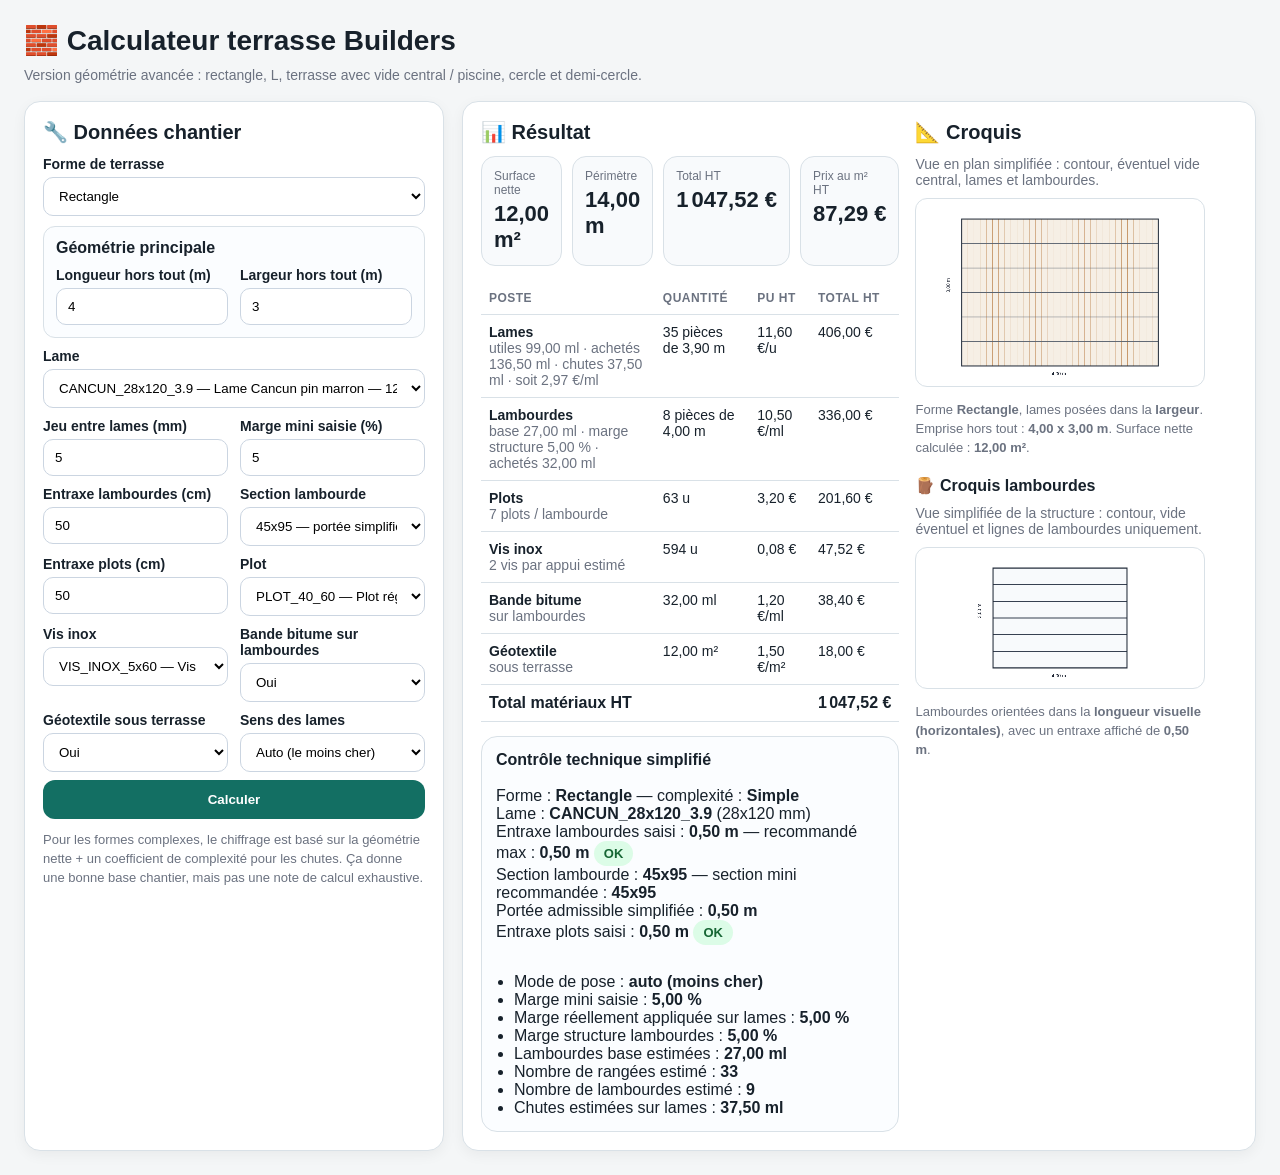
==== index.html @ ab595faf "Add files via upload" ====
<!DOCTYPE html>
<html lang="fr">
<head>
<meta charset="UTF-8" />
<meta name="viewport" content="width=device-width, initial-scale=1.0" />
<title>Calculateur Builders - Terrasse géométrie avancée</title>
<style>
:root {
  --bg:#f4f6f7; --card:#ffffff; --text:#17212b; --muted:#6b7280;
  --brand:#136f63; --brand-2:#0f5b52; --line:#d9e1e7;
}
* { box-sizing:border-box; }
body { font-family: Arial, sans-serif; margin:0; background:var(--bg); color:var(--text); }
.wrapper { max-width:1280px; margin:0 auto; padding:24px; }
h1 { margin:0 0 10px; font-size:28px; }
h2 { margin:0 0 12px; font-size:20px; }
h3 { margin:0 0 10px; font-size:16px; }
p.small, .small { color:var(--muted); font-size:14px; margin:0; }
.grid { display:grid; gap:18px; grid-template-columns: 420px 1fr; }
.card {
  background:var(--card); border:1px solid var(--line); border-radius:16px; padding:18px;
  box-shadow:0 4px 14px rgba(0,0,0,0.05);
}
.form-grid { display:grid; grid-template-columns:1fr 1fr; gap:10px 12px; }
label { font-size:14px; font-weight:700; display:block; margin-bottom:5px; }
input, select {
  width:100%; padding:10px 11px; border-radius:10px; border:1px solid #cbd5e1; background:#fff;
}
button {
  width:100%; padding:12px 14px; border:none; border-radius:12px; background:var(--brand); color:#fff;
  font-weight:700; cursor:pointer; margin-top:8px;
}
button:hover { background:var(--brand-2); }
.result-grid { display:grid; gap:16px; grid-template-columns: 1.1fr 0.9fr; }
.kpi-grid { display:grid; grid-template-columns: repeat(4, 1fr); gap:10px; margin-bottom:16px; }
.kpi { background:#f8fafc; border:1px solid var(--line); border-radius:14px; padding:12px; }
.kpi .label { font-size:12px; color:var(--muted); margin-bottom:4px; }
.kpi .value { font-size:22px; font-weight:700; }
table { width:100%; border-collapse:collapse; font-size:14px; }
th, td { padding:9px 8px; border-bottom:1px solid var(--line); text-align:left; vertical-align:top; }
th { font-size:12px; color:var(--muted); text-transform:uppercase; letter-spacing:.04em; }
.total-row td { font-weight:700; font-size:16px; }
.badge { display:inline-block; border-radius:999px; padding:5px 10px; font-size:13px; font-weight:700; }
.badge.ok { background:#dcfce7; color:#166534; }
.badge.warn { background:#fef3c7; color:#92400e; }
.badge.bad { background:#fee2e2; color:#991b1b; }
.note { font-size:13px; color:var(--muted); line-height:1.45; }
canvas { width:100%; max-width:100%; border:1px solid var(--line); border-radius:12px; background:#fff; }
ul.clean { margin:10px 0 0 18px; padding:0; }
.section-block {
  grid-column:1 / -1; background:#fbfdff; border:1px solid var(--line); border-radius:12px; padding:12px;
}
.hidden { display:none; }
@media (max-width: 980px) {
  .grid, .result-grid, .kpi-grid, .form-grid { grid-template-columns:1fr; }
}
</style>
</head>
<body>
<div class="wrapper">
  <h1>🧱 Calculateur terrasse Builders</h1>
  <p class="small">Version géométrie avancée : rectangle, L, terrasse avec vide central / piscine, cercle et demi-cercle.</p>

  <div class="grid" style="margin-top:18px;">
    <div class="card">
      <h2>🔧 Données chantier</h2>
      <div class="form-grid">
        <div style="grid-column:1 / -1">
          <label for="forme">Forme de terrasse</label>
          <select id="forme">
            <option value="rectangle">Rectangle</option>
            <option value="L">Forme en L</option>
            <option value="rectangle_vide">Rectangle avec vide central / piscine</option>
            <option value="cercle">Cercle</option>
            <option value="demi_cercle">Demi-cercle</option>
          </select>
        </div>

        <div class="section-block">
          <h3>Géométrie principale</h3>
          <div class="form-grid">
            <div id="blocLongueur">
              <label for="longueur">Longueur hors tout (m)</label>
              <input id="longueur" type="number" min="0" step="0.01" value="4">
            </div>
            <div id="blocLargeur">
              <label for="largeur">Largeur hors tout (m)</label>
              <input id="largeur" type="number" min="0" step="0.01" value="3">
            </div>
            <div id="blocDiametre" class="hidden">
              <label for="diametre">Diamètre (m)</label>
              <input id="diametre" type="number" min="0" step="0.01" value="4">
            </div>
          </div>
        </div>

        <div id="blocL" class="section-block hidden">
          <h3>Découpe de l'angle (forme en L)</h3>
          <div class="form-grid">
            <div>
              <label for="decoupeLongueur">Longueur découpe (m)</label>
              <input id="decoupeLongueur" type="number" min="0" step="0.01" value="1.5">
            </div>
            <div>
              <label for="decoupeLargeur">Largeur découpe (m)</label>
              <input id="decoupeLargeur" type="number" min="0" step="0.01" value="1.5">
            </div>
          </div>
        </div>

        <div id="blocVide" class="section-block hidden">
          <h3>Vide intérieur / piscine</h3>
          <div class="form-grid">
            <div>
              <label for="videLongueur">Longueur vide (m)</label>
              <input id="videLongueur" type="number" min="0" step="0.01" value="2">
            </div>
            <div>
              <label for="videLargeur">Largeur vide (m)</label>
              <input id="videLargeur" type="number" min="0" step="0.01" value="1.5">
            </div>
          </div>
        </div>

        <div style="grid-column:1 / -1">
          <label for="lame">Lame</label>
          <select id="lame"></select>
        </div>

        <div>
          <label for="jeuLame">Jeu entre lames (mm)</label>
          <input id="jeuLame" type="number" min="0" step="1" value="5">
        </div>
        <div>
          <label for="margeDecoupe">Marge mini saisie (%)</label>
          <input id="margeDecoupe" type="number" min="0" step="1" value="5">
        </div>

        <div>
          <label for="entraxe">Entraxe lambourdes (cm)</label>
          <input id="entraxe" type="number" min="10" step="1" value="50">
        </div>
        <div>
          <label for="section">Section lambourde</label>
          <select id="section"></select>
        </div>

        <div>
          <label for="entraxePlot">Entraxe plots (cm)</label>
          <input id="entraxePlot" type="number" min="10" step="1" value="50">
        </div>
        <div>
          <label for="plotRef">Plot</label>
          <select id="plotRef"></select>
        </div>

        <div>
          <label for="visRef">Vis inox</label>
          <select id="visRef"></select>
        </div>
        <div>
          <label for="bandeBitume">Bande bitume sur lambourdes</label>
          <select id="bandeBitume">
            <option value="oui" selected>Oui</option>
            <option value="non">Non</option>
          </select>
        </div>

        <div>
          <label for="geotextile">Géotextile sous terrasse</label>
          <select id="geotextile">
            <option value="oui" selected>Oui</option>
            <option value="non">Non</option>
          </select>
        </div>
        <div>
          <label for="sensPose">Sens des lames</label>
          <select id="sensPose">
            <option value="longueur">Lames dans la longueur</option>
            <option value="largeur">Lames dans la largeur</option>
            <option value="auto" selected>Auto (le moins cher)</option>
          </select>
        </div>
      </div>

      <button onclick="calculTerrasse()">Calculer</button>

      <div class="note" style="margin-top:12px;">
        Pour les formes complexes, le chiffrage est basé sur la géométrie nette + un coefficient de complexité pour les chutes.
        Ça donne une bonne base chantier, mais pas une note de calcul exhaustive.
      </div>
    </div>

    <div class="card">
      <div class="result-grid">
        <div>
          <h2>📊 Résultat</h2>
          <div class="kpi-grid">
            <div class="kpi">
              <div class="label">Surface nette</div>
              <div class="value" id="kpiSurface">-</div>
            </div>
            <div class="kpi">
              <div class="label">Périmètre</div>
              <div class="value" id="kpiPerimetre">-</div>
            </div>
            <div class="kpi">
              <div class="label">Total HT</div>
              <div class="value" id="kpiTotal">-</div>
            </div>
            <div class="kpi">
              <div class="label">Prix au m² HT</div>
              <div class="value" id="kpiM2">-</div>
            </div>
          </div>

          <table id="tableResult">
            <thead>
              <tr><th>Poste</th><th>Quantité</th><th>PU HT</th><th>Total HT</th></tr>
            </thead>
            <tbody></tbody>
          </table>

          <div id="blocTechnique" style="margin-top:14px;"></div>
        </div>

        <div>
          <h2>📐 Croquis</h2>
          <p class="small" style="margin-bottom:10px;">Vue en plan simplifiée : contour, éventuel vide central, lames et lambourdes.</p>
          <canvas id="canvasTerrasse" width="860" height="560"></canvas>
          <div id="resumePose" class="note" style="margin-top:10px;"></div>

          <h3 style="margin-top:18px;">🪵 Croquis lambourdes</h3>
          <p class="small" style="margin-bottom:10px;">Vue simplifiée de la structure : contour, vide éventuel et lignes de lambourdes uniquement.</p>
          <canvas id="canvasLambourdes" width="860" height="420"></canvas>
          <div id="resumeLambourdes" class="note" style="margin-top:10px;"></div>
        </div>
      </div>
    </div>
  </div>
</div>

<script>
const catalogue = [
  {"Famille": "Lame", "Reference": "CANCUN_28x120_3.9", "Designation": "Lame Cancun pin marron", "Epaisseur_mm": 28.0, "Largeur_mm": 120.0, "Longueur_m": 3.9, "Unite": "u", "Prix_public_HT": 11.6, "Prix_pro_HT": null, "Fournisseur": "Vivre en Bois"},
  {"Famille": "Lame", "Reference": "CANCUN_28x120_4", "Designation": "Lame Cancun pin marron", "Epaisseur_mm": 28.0, "Largeur_mm": 120.0, "Longueur_m": 4.0, "Unite": "u", "Prix_public_HT": 11.9, "Prix_pro_HT": null, "Fournisseur": "Vivre en Bois"},
  {"Famille": "Lame", "Reference": "SANTORIN_28x145_4", "Designation": "Lame Santorin pin marron", "Epaisseur_mm": 28.0, "Largeur_mm": 145.0, "Longueur_m": 4.0, "Unite": "u", "Prix_public_HT": 14.2, "Prix_pro_HT": null, "Fournisseur": "Vivre en Bois"},
  {"Famille": "Lame", "Reference": "SANTORIN_28x145_3", "Designation": "Lame Santorin pin marron", "Epaisseur_mm": 28.0, "Largeur_mm": 145.0, "Longueur_m": 3.0, "Unite": "u", "Prix_public_HT": 13.5, "Prix_pro_HT": null, "Fournisseur": "Vivre en Bois"},
  {"Famille": "Lame", "Reference": "ARUBA_21x120_4", "Designation": "Lame Aruba pin classe 4", "Epaisseur_mm": 21.0, "Largeur_mm": 120.0, "Longueur_m": 4.0, "Unite": "u", "Prix_public_HT": 9.8, "Prix_pro_HT": null, "Fournisseur": "Vivre en Bois"},
  {"Famille": "Lame", "Reference": "DOUGLAS_28x145_4", "Designation": "Lame Douglas naturel", "Epaisseur_mm": 28.0, "Largeur_mm": 145.0, "Longueur_m": 4.0, "Unite": "u", "Prix_public_HT": 12.8, "Prix_pro_HT": null, "Fournisseur": "Vivre en Bois"},
  {"Famille": "Lame", "Reference": "EXO_21x140_4", "Designation": "Lame exotique", "Epaisseur_mm": 21.0, "Largeur_mm": 140.0, "Longueur_m": 4.0, "Unite": "u", "Prix_public_HT": 24.0, "Prix_pro_HT": null, "Fournisseur": "Vivre en Bois"},

  {"Famille": "Lame","Reference": "CANCUN_28x120_1.8","Designation": "Lame Cancun pin marron","Epaisseur_mm": 28,"Largeur_mm": 120,"Longueur_m": 1.8,"Unite": "u","Prix_public_HT": 8.90,"Prix_pro_HT": null,"Fournisseur": "Vivre en Bois"},
  {"Famille": "Lame","Reference": "CANCUN_28x120_2.1","Designation": "Lame Cancun pin marron","Epaisseur_mm": 28,"Largeur_mm": 120,"Longueur_m": 2.1,"Unite": "u","Prix_public_HT": 9.20,"Prix_pro_HT": null,"Fournisseur": "Vivre en Bois"},
  {"Famille": "Lame","Reference": "CANCUN_28x120_2.7","Designation": "Lame Cancun pin marron","Epaisseur_mm": 28,"Largeur_mm": 120,"Longueur_m": 2.7,"Unite": "u","Prix_public_HT": 10.20,"Prix_pro_HT": null,"Fournisseur": "Vivre en Bois"},
  {"Famille": "Lame","Reference": "CANCUN_28x120_3.3","Designation": "Lame Cancun pin marron","Epaisseur_mm": 28,"Largeur_mm": 120,"Longueur_m": 3.3,"Unite": "u","Prix_public_HT": 11.00,"Prix_pro_HT": null,"Fournisseur": "Vivre en Bois"},
  {"Famille": "Lame","Reference": "CANCUN_28x120_4.5","Designation": "Lame Cancun pin marron","Epaisseur_mm": 28,"Largeur_mm": 120,"Longueur_m": 4.5,"Unite": "u","Prix_public_HT": 12.90,"Prix_pro_HT": null,"Fournisseur": "Vivre en Bois"},

  {"Famille": "Lame","Reference": "SANTORIN_28x145_1.8","Designation": "Lame Santorin pin marron","Epaisseur_mm": 28,"Largeur_mm": 145,"Longueur_m": 1.8,"Unite": "u","Prix_public_HT": 10.50,"Prix_pro_HT": null,"Fournisseur": "Vivre en Bois"},
  {"Famille": "Lame","Reference": "SANTORIN_28x145_2.1","Designation": "Lame Santorin pin marron","Epaisseur_mm": 28,"Largeur_mm": 145,"Longueur_m": 2.1,"Unite": "u","Prix_public_HT": 10.90,"Prix_pro_HT": null,"Fournisseur": "Vivre en Bois"},
  {"Famille": "Lame","Reference": "SANTORIN_28x145_2.7","Designation": "Lame Santorin pin marron","Epaisseur_mm": 28,"Largeur_mm": 145,"Longueur_m": 2.7,"Unite": "u","Prix_public_HT": 12.00,"Prix_pro_HT": null,"Fournisseur": "Vivre en Bois"},
  {"Famille": "Lame","Reference": "SANTORIN_28x145_3.3","Designation": "Lame Santorin pin marron","Epaisseur_mm": 28,"Largeur_mm": 145,"Longueur_m": 3.3,"Unite": "u","Prix_public_HT": 13.20,"Prix_pro_HT": null,"Fournisseur": "Vivre en Bois"},
  {"Famille": "Lame","Reference": "SANTORIN_28x145_4.5","Designation": "Lame Santorin pin marron","Epaisseur_mm": 28,"Largeur_mm": 145,"Longueur_m": 4.5,"Unite": "u","Prix_public_HT": 15.20,"Prix_pro_HT": null,"Fournisseur": "Vivre en Bois"},

  {"Famille": "Lame","Reference": "DOUGLAS_28x145_1.8","Designation": "Lame Douglas naturel","Epaisseur_mm": 28,"Largeur_mm": 145,"Longueur_m": 1.8,"Unite": "u","Prix_public_HT": 9.80,"Prix_pro_HT": null,"Fournisseur": "Vivre en Bois"},
  {"Famille": "Lame","Reference": "DOUGLAS_28x145_2.1","Designation": "Lame Douglas naturel","Epaisseur_mm": 28,"Largeur_mm": 145,"Longueur_m": 2.1,"Unite": "u","Prix_public_HT": 10.20,"Prix_pro_HT": null,"Fournisseur": "Vivre en Bois"},
  {"Famille": "Lame","Reference": "DOUGLAS_28x145_2.7","Designation": "Lame Douglas naturel","Epaisseur_mm": 28,"Largeur_mm": 145,"Longueur_m": 2.7,"Unite": "u","Prix_public_HT": 11.20,"Prix_pro_HT": null,"Fournisseur": "Vivre en Bois"},
  {"Famille": "Lame","Reference": "DOUGLAS_28x145_3.3","Designation": "Lame Douglas naturel","Epaisseur_mm": 28,"Largeur_mm": 145,"Longueur_m": 3.3,"Unite": "u","Prix_public_HT": 12.60,"Prix_pro_HT": null,"Fournisseur": "Vivre en Bois"},

  {"Famille": "Lame","Reference": "PIN_CL4_21x120_1.8","Designation": "Lame pin classe 4","Epaisseur_mm": 21,"Largeur_mm": 120,"Longueur_m": 1.8,"Unite": "u","Prix_public_HT": 6.80,"Prix_pro_HT": null,"Fournisseur": "Vivre en Bois"},
  {"Famille": "Lame","Reference": "PIN_CL4_21x120_2.1","Designation": "Lame pin classe 4","Epaisseur_mm": 21,"Largeur_mm": 120,"Longueur_m": 2.1,"Unite": "u","Prix_public_HT": 7.20,"Prix_pro_HT": null,"Fournisseur": "Vivre en Bois"},
  {"Famille": "Lame","Reference": "PIN_CL4_21x120_3.6","Designation": "Lame pin classe 4","Epaisseur_mm": 21,"Largeur_mm": 120,"Longueur_m": 3.6,"Unite": "u","Prix_public_HT": 8.90,"Prix_pro_HT": null,"Fournisseur": "Vivre en Bois"},

  {"Famille": "Lame","Reference": "EXO_21x140_1.8","Designation": "Lame exotique","Epaisseur_mm": 21,"Largeur_mm": 140,"Longueur_m": 1.8,"Unite": "u","Prix_public_HT": 17.00,"Prix_pro_HT": null,"Fournisseur": "Vivre en Bois"},
  {"Famille": "Lame","Reference": "EXO_21x140_2.5","Designation": "Lame exotique","Epaisseur_mm": 21,"Largeur_mm": 140,"Longueur_m": 2.5,"Unite": "u","Prix_public_HT": 19.80,"Prix_pro_HT": null,"Fournisseur": "Vivre en Bois"},
  {"Famille": "Lame","Reference": "EXO_21x140_3.6","Designation": "Lame exotique","Epaisseur_mm": 21,"Largeur_mm": 140,"Longueur_m": 3.6,"Unite": "u","Prix_public_HT": 23.50,"Prix_pro_HT": null,"Fournisseur": "Vivre en Bois"},

  {"Famille": "Lambourde", "Reference": "LAMB_45x70_4", "Designation": "Lambourde 45x70 classe 4", "Epaisseur_mm": 45.0, "Largeur_mm": 70.0, "Longueur_m": 4.0, "Unite": "ml", "Prix_public_HT": 8.2, "Prix_pro_HT": null, "Fournisseur": "Vivre en Bois"},
  {"Famille": "Lambourde", "Reference": "LAMB_45x95_4", "Designation": "Lambourde 45x95 classe 4", "Epaisseur_mm": 45.0, "Largeur_mm": 95.0, "Longueur_m": 4.0, "Unite": "ml", "Prix_public_HT": 10.5, "Prix_pro_HT": null, "Fournisseur": "Vivre en Bois"},
  {"Famille": "Lambourde", "Reference": "LAMB_63x75_4", "Designation": "Lambourde 63x75 classe 4", "Epaisseur_mm": 63.0, "Largeur_mm": 75.0, "Longueur_m": 4.0, "Unite": "ml", "Prix_public_HT": 11.2, "Prix_pro_HT": null, "Fournisseur": "Vivre en Bois"},
  {"Famille": "Lambourde", "Reference": "LAMB_63x100_4", "Designation": "Lambourde 63x100 classe 4", "Epaisseur_mm": 63.0, "Largeur_mm": 100.0, "Longueur_m": 4.0, "Unite": "ml", "Prix_public_HT": 13.8, "Prix_pro_HT": null, "Fournisseur": "Vivre en Bois"},
  {"Famille": "Lambourde", "Reference": "LAMB_75x150_4", "Designation": "Lambourde 75x150 classe 4", "Epaisseur_mm": 75.0, "Largeur_mm": 150.0, "Longueur_m": 4.0, "Unite": "ml", "Prix_public_HT": 19.5, "Prix_pro_HT": null, "Fournisseur": "Vivre en Bois"},
  {"Famille": "Lambourde","Reference": "LAMB_45x70_3","Designation": "Lambourde 45x70 classe 4","Epaisseur_mm": 45,"Largeur_mm": 70,"Longueur_m": 3,"Unite": "u","Prix_public_HT": 7.20,"Prix_pro_HT": null,"Fournisseur": "Vivre en Bois"},
  {"Famille": "Lambourde","Reference": "LAMB_45x95_3","Designation": "Lambourde 45x95 classe 4","Epaisseur_mm": 45,"Largeur_mm": 95,"Longueur_m": 3,"Unite": "u","Prix_public_HT": 9.50,"Prix_pro_HT": null,"Fournisseur": "Vivre en Bois"},
  {"Famille": "Lambourde","Reference": "LAMB_63x100_3","Designation": "Lambourde 63x100 classe 4","Epaisseur_mm": 63,"Largeur_mm": 100,"Longueur_m": 3,"Unite": "u","Prix_public_HT": 12.80,"Prix_pro_HT": null,"Fournisseur": "Vivre en Bois"},
  {"Famille": "Lambourde","Reference": "LAMB_75x150_3","Designation": "Lambourde 75x150 classe 4","Epaisseur_mm": 75,"Largeur_mm": 150,"Longueur_m": 3,"Unite": "u","Prix_public_HT": 18.00,"Prix_pro_HT": null,"Fournisseur": "Vivre en Bois"},

  {"Famille": "Plot", "Reference": "PLOT_40_60", "Designation": "Plot réglable 40-60mm", "Epaisseur_mm": null, "Largeur_mm": null, "Longueur_m": null, "Unite": "u", "Prix_public_HT": 3.2, "Prix_pro_HT": null, "Fournisseur": "Vivre en Bois"},
  {"Famille": "Plot", "Reference": "PLOT_60_90", "Designation": "Plot réglable 60-90mm", "Epaisseur_mm": null, "Largeur_mm": null, "Longueur_m": null, "Unite": "u", "Prix_public_HT": 3.8, "Prix_pro_HT": null, "Fournisseur": "Vivre en Bois"},
  {"Famille": "Plot", "Reference": "PLOT_90_150", "Designation": "Plot réglable 90-150mm", "Epaisseur_mm": null, "Largeur_mm": null, "Longueur_m": null, "Unite": "u", "Prix_public_HT": 4.5, "Prix_pro_HT": null, "Fournisseur": "Vivre en Bois"},
  {"Famille": "Vis", "Reference": "VIS_INOX_5x60", "Designation": "Vis inox 5x60", "Epaisseur_mm": null, "Largeur_mm": null, "Longueur_m": null, "Unite": "u", "Prix_public_HT": 0.08, "Prix_pro_HT": null, "Fournisseur": "Vivre en Bois"},
  {"Famille": "Vis", "Reference": "VIS_INOX_5x70", "Designation": "Vis inox 5x70", "Epaisseur_mm": null, "Largeur_mm": null, "Longueur_m": null, "Unite": "u", "Prix_public_HT": 0.09, "Prix_pro_HT": null, "Fournisseur": "Vivre en Bois"},
  {"Famille": "Vis", "Reference": "VIS_INOX_5x80", "Designation": "Vis inox 5x80", "Epaisseur_mm": null, "Largeur_mm": null, "Longueur_m": null, "Unite": "u", "Prix_public_HT": 0.1, "Prix_pro_HT": null, "Fournisseur": "Vivre en Bois"},
  {"Famille": "Accessoire", "Reference": "BANDE_BITUME", "Designation": "Bande bitume lambourde", "Epaisseur_mm": null, "Largeur_mm": null, "Longueur_m": null, "Unite": "ml", "Prix_public_HT": 1.2, "Prix_pro_HT": null, "Fournisseur": "Vivre en Bois"},
  {"Famille": "Accessoire", "Reference": "GEOTEXTILE", "Designation": "Géotextile", "Epaisseur_mm": null, "Largeur_mm": null, "Longueur_m": null, "Unite": "m2", "Prix_public_HT": 1.5, "Prix_pro_HT": null, "Fournisseur": "Vivre en Bois"}
];

const sections = {
  "45x70": 0.40,
  "45x95": 0.50,
  "63x75": 0.50,
  "63x100": 0.65,
  "75x150": 0.80
};

function euro(v) {
  return new Intl.NumberFormat('fr-FR', { style:'currency', currency:'EUR' }).format(v || 0);
}
function n2(v) {
  return new Intl.NumberFormat('fr-FR', { minimumFractionDigits:2, maximumFractionDigits:2 }).format(v || 0);
}
function n0(v) {
  return new Intl.NumberFormat('fr-FR', { maximumFractionDigits:0 }).format(v || 0);
}
function getByReference(ref) {
  return catalogue.find(x => x.Reference === ref);
}
function getByFamily(famille) {
  return catalogue.filter(x => x.Famille.toLowerCase() === famille.toLowerCase());
}
function populateSelect(selectId, items, formatter, valueField='Reference') {
  const sel = document.getElementById(selectId);
  sel.innerHTML = items.map(item => `<option value="${item[valueField]}">${formatter(item)}</option>`).join('');
}

function initForm() {
  populateSelect('lame', getByFamily('Lame'), item =>
    `${item.Reference} — ${item.Designation} — ${n2(item.Largeur_mm)} mm — ${n2(item.Longueur_m)} m — ${n2(item.Prix_public_HT)} €/u`
  );

  const sectionsItems = ["45x70","45x95","63x75","63x100","75x150"].map(section => ({
    Reference: section,
    label: `${section} — portée simplifiée ${n2(sections[section])} m`
  }));
  populateSelect('section', sectionsItems, item => item.label, 'Reference');
  document.getElementById('section').value = '45x95';

  populateSelect('plotRef', getByFamily('Plot'), item =>
    `${item.Reference} — ${item.Designation} — ${n2(item.Prix_public_HT)} €/u`
  );
  populateSelect('visRef', getByFamily('Vis'), item =>
    `${item.Reference} — ${item.Designation} — ${n2(item.Prix_public_HT)} €/u`
  );

  ['lame','entraxePlot','forme'].forEach(id => document.getElementById(id).addEventListener('change', () => {
    updateShapeFields();
    autoDimensionner();
  }));
  updateShapeFields();
  autoDimensionner();
}

function updateShapeFields() {
  const forme = document.getElementById('forme').value;
  const isCircle = forme === 'cercle' || forme === 'demi_cercle';
  document.getElementById('blocDiametre').classList.toggle('hidden', !isCircle);
  document.getElementById('blocLongueur').classList.toggle('hidden', isCircle);
  document.getElementById('blocLargeur').classList.toggle('hidden', isCircle);
  document.getElementById('blocL').classList.toggle('hidden', forme !== 'L');
  document.getElementById('blocVide').classList.toggle('hidden', forme !== 'rectangle_vide');
}

function getEntaxeLambourdeMax(lame) {
  if (!lame) return 0.4;
  const e = Number(lame.Epaisseur_mm || 0);
  const l = Number(lame.Largeur_mm || 0);
  if (e <= 21 && l >= 140) return 0.40;
  if (e <= 21) return 0.40;
  if (e <= 23) return 0.45;
  if (e <= 27) return 0.45;
  return 0.50;
}


function getLambourdeMargin(forme) {
  if (forme === 'L') return 10;
  if (forme === 'rectangle_vide') return 12;
  if (forme === 'cercle' || forme === 'demi_cercle') return 15;
  return 5;
}

function getSectionMini(entraxePlotM) {
  const ordered = Object.entries(sections).sort((a,b)=>a[1]-b[1]);
  const found = ordered.find(([section, portee]) => entraxePlotM <= portee);
  return found ? found[0] : ordered[ordered.length - 1][0];
}

function autoDimensionner() {
  const lame = getByReference(document.getElementById('lame').value);
  const entraxePlotCm = parseFloat(document.getElementById('entraxePlot').value) || 50;
  document.getElementById('entraxe').value = Math.round(getEntaxeLambourdeMax(lame) * 100);
  document.getElementById('section').value = getSectionMini(entraxePlotCm / 100);
}

function getGeometry() {
  const forme = document.getElementById('forme').value;
  const longueur = parseFloat(document.getElementById('longueur').value) || 0;
  const largeur = parseFloat(document.getElementById('largeur').value) || 0;
  const diametre = parseFloat(document.getElementById('diametre').value) || 0;
  const decoupeLongueur = parseFloat(document.getElementById('decoupeLongueur').value) || 0;
  const decoupeLargeur = parseFloat(document.getElementById('decoupeLargeur').value) || 0;
  const videLongueur = parseFloat(document.getElementById('videLongueur').value) || 0;
  const videLargeur = parseFloat(document.getElementById('videLargeur').value) || 0;

  if (forme === 'rectangle') {
    return {
      forme, label:'Rectangle', outerLength: longueur, outerWidth: largeur,
      surface: longueur * largeur, perimeter: 2 * (longueur + largeur),
      recommendedMargin: 5, complexityLabel:'Simple',
      holeArea: 0, pathType:'rectangle'
    };
  }

  if (forme === 'L') {
    const cutL = Math.min(decoupeLongueur, longueur);
    const cutW = Math.min(decoupeLargeur, largeur);
    return {
      forme, label:'Forme en L', outerLength: longueur, outerWidth: largeur,
      surface: Math.max(0, longueur * largeur - cutL * cutW),
      perimeter: Math.max(0, 2 * (longueur + largeur) + 2 * (cutL + cutW) - 2 * cutL - 2 * cutW + 0),
      recommendedMargin: 10, complexityLabel:'Moyenne',
      holeArea: cutL * cutW, cutL, cutW, pathType:'L'
    };
  }

  if (forme === 'rectangle_vide') {
    const holeL = Math.min(videLongueur, longueur);
    const holeW = Math.min(videLargeur, largeur);
    return {
      forme, label:'Rectangle avec vide central', outerLength: longueur, outerWidth: largeur,
      surface: Math.max(0, longueur * largeur - holeL * holeW),
      perimeter: Math.max(0, 2*(longueur+largeur) + 2*(holeL+holeW)),
      recommendedMargin: 12, complexityLabel:'Complexe',
      holeArea: holeL * holeW, holeL, holeW, pathType:'rectangle_hole'
    };
  }

  if (forme === 'cercle') {
    const r = diametre / 2;
    return {
      forme, label:'Cercle', outerLength: diametre, outerWidth: diametre,
      surface: Math.PI * r * r, perimeter: Math.PI * diametre,
      recommendedMargin: 15, complexityLabel:'Complexe',
      holeArea:0, diameter:diametre, pathType:'circle'
    };
  }

  if (forme === 'demi_cercle') {
    const r = diametre / 2;
    return {
      forme, label:'Demi-cercle', outerLength: diametre, outerWidth: r,
      surface: 0.5 * Math.PI * r * r, perimeter: Math.PI * r + diametre,
      recommendedMargin: 14, complexityLabel:'Complexe',
      holeArea:0, diameter:diametre, pathType:'semi_circle'
    };
  }

  return null;
}

function geometryValid(g) {
  if (!g) return false;
  if (g.forme === 'rectangle') return g.outerLength > 0 && g.outerWidth > 0;
  if (g.forme === 'L') return g.outerLength > 0 && g.outerWidth > 0 && g.cutL >= 0 && g.cutW >= 0 && g.surface > 0;
  if (g.forme === 'rectangle_vide') return g.outerLength > 0 && g.outerWidth > 0 && g.holeL >= 0 && g.holeW >= 0 && g.surface > 0;
  if (g.forme === 'cercle' || g.forme === 'demi_cercle') return g.diameter > 0;
  return false;
}

function calculateRectangleScenario(params) {
  const {orientation, outerLength: longueur, outerWidth: largeur, entraxeLambCm, entraxePlotCm, jeuLameMm, margePct, lame, plot, vis, section, bandeBitumeActive, geotextileActive, geometry} = params;
  const lambourde = getByReference('LAMB_' + section + '_4');
  const bandeBitume = getByReference('BANDE_BITUME');
  const geotextile = getByReference('GEOTEXTILE');
  const surface = geometry.surface;
  const perimeter = geometry.perimeter;
  const entraxeLamb = entraxeLambCm / 100;
  const entraxePlot = entraxePlotCm / 100;

  const dimPose = orientation === 'longueur'
    ? {longueurLame: longueur, largeurCouverture: largeur}
    : {longueurLame: largeur, largeurCouverture: longueur};

  const largeurUtile = (lame.Largeur_mm + jeuLameMm) / 1000;
  const nbRangees = Math.ceil((dimPose.largeurCouverture + (jeuLameMm / 1000)) / largeurUtile);
  const piecesParRangee = Math.ceil(dimPose.longueurLame / lame.Longueur_m);
  let nbPiecesLames = Math.ceil(nbRangees * piecesParRangee * (1 + margePct / 100));
  const mlLamesAchetes = nbPiecesLames * lame.Longueur_m;
  const mlLamesUtiles = nbRangees * dimPose.longueurLame;
  const chuteLamesMl = Math.max(0, mlLamesAchetes - mlLamesUtiles);
  const prixUnitaireLame = lame.Prix_public_HT;
  const prixMlLame = lame.Longueur_m ? prixUnitaireLame / lame.Longueur_m : 0;
  const coutLames = nbPiecesLames * prixUnitaireLame;

  const margeLambourdesPct = Math.max(5, getLambourdeMargin(geometry.forme));
  const nbLambourdes = Math.floor(dimPose.largeurCouverture / entraxeLamb) + 1;
  const mlLambourdesBase = nbLambourdes * dimPose.longueurLame;
  const mlLambourdes = mlLambourdesBase * (1 + margeLambourdesPct / 100);
  const nbPiecesLambourdes = Math.ceil(mlLambourdes / lambourde.Longueur_m);
  const mlLambourdesAchetes = nbPiecesLambourdes * lambourde.Longueur_m;
  const coutLambourdes = mlLambourdesAchetes * lambourde.Prix_public_HT;

  const plotsParLambourde = Math.floor(dimPose.longueurLame / entraxePlot) + 1;
  const nbPlots = nbLambourdes * plotsParLambourde;
  const coutPlots = nbPlots * plot.Prix_public_HT;

  const nbVis = nbRangees * nbLambourdes * 2;
  const coutVis = nbVis * vis.Prix_public_HT;

  const mlBandeBitume = bandeBitumeActive ? mlLambourdesAchetes : 0;
  const coutBandeBitume = mlBandeBitume * (bandeBitume ? bandeBitume.Prix_public_HT : 0);

  const m2Geotextile = geotextileActive ? surface : 0;
  const coutGeotextile = m2Geotextile * (geotextile ? geotextile.Prix_public_HT : 0);

  const totalHT = coutLames + coutLambourdes + coutPlots + coutVis + coutBandeBitume + coutGeotextile;
  return {orientation, dimPose, surface, perimeter, entraxeLamb, entraxePlot, nbRangees, nbPiecesLames, mlLamesAchetes, mlLamesUtiles, chuteLamesMl, prixUnitaireLame, prixMlLame, coutLames, nbLambourdes, mlLambourdesBase, mlLambourdes, nbPiecesLambourdes, mlLambourdesAchetes, coutLambourdes, plotsParLambourde, nbPlots, coutPlots, nbVis, coutVis, mlBandeBitume, coutBandeBitume, m2Geotextile, coutGeotextile, totalHT, prixM2: totalHT / surface, lambourde, bandeBitume, geotextile, lame, plot, vis, section, marginApplied:margePct, margeLambourdesPct };
}

function calculateComplexScenario(params) {
  const {orientation, entraxeLambCm, entraxePlotCm, jeuLameMm, margePct, lame, plot, vis, section, bandeBitumeActive, geotextileActive, geometry} = params;
  const lambourde = getByReference('LAMB_' + section + '_4');
  const bandeBitume = getByReference('BANDE_BITUME');
  const geotextile = getByReference('GEOTEXTILE');
  const surface = geometry.surface;
  const perimeter = geometry.perimeter;
  const entraxeLamb = entraxeLambCm / 100;
  const entraxePlot = entraxePlotCm / 100;
  const largeurUtile = (lame.Largeur_mm + jeuLameMm) / 1000;
  const marginFactor = 1 + margePct / 100;
  const complexityBoost = geometry.forme === 'L' ? 1.04 : geometry.forme === 'rectangle_vide' ? 1.08 : 1.10;

  const mlLamesUtiles = surface / (lame.Largeur_mm / 1000);
  const nbPiecesBase = Math.ceil((surface / (lame.Longueur_m * largeurUtile)));
  const nbPiecesLames = Math.ceil(nbPiecesBase * marginFactor * complexityBoost);
  const mlLamesAchetes = nbPiecesLames * lame.Longueur_m;
  const chuteLamesMl = Math.max(0, mlLamesAchetes - mlLamesUtiles);
  const prixUnitaireLame = lame.Prix_public_HT;
  const prixMlLame = lame.Longueur_m ? prixUnitaireLame / lame.Longueur_m : 0;
  const coutLames = nbPiecesLames * prixUnitaireLame;

  const frameExtra = geometry.forme === 'rectangle_vide' ? 2 * (geometry.holeL + geometry.holeW) : 0;
  const shapeStructureFactor = geometry.forme === 'L' ? 1.06 : geometry.forme === 'rectangle_vide' ? 1.12 : 1.10;
  const margeLambourdesPct = getLambourdeMargin(geometry.forme);
  const mlLambourdesBase = (surface / Math.max(entraxeLamb, 0.01)) * shapeStructureFactor + frameExtra;
  const mlLambourdes = mlLambourdesBase * (1 + margeLambourdesPct / 100);
  const nbLambourdes = Math.max(1, Math.round(mlLambourdesBase / Math.max(geometry.outerLength || geometry.outerWidth || 1, 1)));
  const nbPiecesLambourdes = Math.ceil(mlLambourdes / lambourde.Longueur_m);
  const mlLambourdesAchetes = nbPiecesLambourdes * lambourde.Longueur_m;
  const coutLambourdes = mlLambourdesAchetes * lambourde.Prix_public_HT;

  const nbPlots = Math.ceil(mlLambourdes / Math.max(entraxePlot, 0.01));
  const plotsParLambourde = Math.max(1, Math.round(nbPlots / Math.max(nbLambourdes, 1)));
  const coutPlots = nbPlots * plot.Prix_public_HT;

  const nbVis = Math.ceil(surface / Math.max(largeurUtile * entraxeLamb, 0.01) * 2);
  const coutVis = nbVis * vis.Prix_public_HT;

  const mlBandeBitume = bandeBitumeActive ? mlLambourdesAchetes : 0;
  const coutBandeBitume = mlBandeBitume * (bandeBitume ? bandeBitume.Prix_public_HT : 0);

  const m2Geotextile = geotextileActive ? surface : 0;
  const coutGeotextile = m2Geotextile * (geotextile ? geotextile.Prix_public_HT : 0);

  const totalHT = coutLames + coutLambourdes + coutPlots + coutVis + coutBandeBitume + coutGeotextile;
  const longueurTrav = orientation === 'longueur' ? geometry.outerLength : geometry.outerWidth;
  const largeurCov = orientation === 'longueur' ? geometry.outerWidth : geometry.outerLength;

  return {orientation, dimPose:{longueurLame: longueurTrav, largeurCouverture: largeurCov}, surface, perimeter, entraxeLamb, entraxePlot, nbRangees: Math.ceil(largeurCov / largeurUtile), nbPiecesLames, mlLamesAchetes, mlLamesUtiles, chuteLamesMl, prixUnitaireLame, prixMlLame, coutLames, nbLambourdes, mlLambourdesBase, mlLambourdes, nbPiecesLambourdes, mlLambourdesAchetes, coutLambourdes, plotsParLambourde, nbPlots, coutPlots, nbVis, coutVis, mlBandeBitume, coutBandeBitume, m2Geotextile, coutGeotextile, totalHT, prixM2: totalHT / surface, lambourde, bandeBitume, geotextile, lame, plot, vis, section, marginApplied:margePct * complexityBoost, margeLambourdesPct };
}

function calculScenario(params) {
  return params.geometry.forme === 'rectangle'
    ? calculateRectangleScenario(params)
    : calculateComplexScenario(params);
}

function calculTerrasse() {
  const geometry = getGeometry();
  if (!geometryValid(geometry)) {
    alert('Entre des dimensions valides pour la forme choisie.');
    return;
  }

  const entraxeLambCm = parseFloat(document.getElementById('entraxe').value) || 50;
  const entraxePlotCm = parseFloat(document.getElementById('entraxePlot').value) || 50;
  const jeuLameMm = parseFloat(document.getElementById('jeuLame').value) || 5;
  const margeSaisie = parseFloat(document.getElementById('margeDecoupe').value) || 0;
  const margePct = Math.max(margeSaisie, geometry.recommendedMargin);
  const sensPose = document.getElementById('sensPose').value;

  const lame = getByReference(document.getElementById('lame').value);
  const plot = getByReference(document.getElementById('plotRef').value);
  const vis = getByReference(document.getElementById('visRef').value);
  const section = document.getElementById('section').value;
  const bandeBitumeActive = document.getElementById('bandeBitume').value === 'oui';
  const geotextileActive = document.getElementById('geotextile').value === 'oui';

  const scenarios = ['longueur', 'largeur'].map(orientation => calculScenario({
    orientation,
    outerLength: geometry.outerLength,
    outerWidth: geometry.outerWidth,
    entraxeLambCm, entraxePlotCm, jeuLameMm, margePct, lame, plot, vis, section, bandeBitumeActive, geotextileActive, geometry
  }));
  const choisi = sensPose === 'auto' ? scenarios.sort((a, b) => a.totalHT - b.totalHT)[0] : scenarios.find(s => s.orientation === sensPose);

  const {dimPose, surface, perimeter, entraxeLamb, entraxePlot, nbRangees, nbPiecesLames, mlLamesAchetes, mlLamesUtiles, chuteLamesMl, prixUnitaireLame, prixMlLame, coutLames, nbLambourdes, mlLambourdesBase, mlLambourdes, nbPiecesLambourdes, mlLambourdesAchetes, coutLambourdes, plotsParLambourde, nbPlots, coutPlots, nbVis, coutVis, mlBandeBitume, coutBandeBitume, m2Geotextile, coutGeotextile, totalHT, prixM2, lambourde, bandeBitume, geotextile, marginApplied, margeLambourdesPct} = choisi;

  const porteeMax = sections[section] || 0;
  const entraxeLambMaxReco = getEntaxeLambourdeMax(lame);
  const sectionMiniReco = getSectionMini(entraxePlot);
  let badgeClass = 'ok', badgeText = 'OK';
  if (entraxePlot > porteeMax && entraxePlot <= porteeMax * 1.2) { badgeClass = 'warn'; badgeText = 'Limite'; }
  else if (entraxePlot > porteeMax * 1.2) { badgeClass = 'bad'; badgeText = 'Non conforme'; }

  let badgeLamesClass = 'ok', badgeLamesText = 'OK';
  if (entraxeLamb > entraxeLambMaxReco && entraxeLamb <= entraxeLambMaxReco * 1.15) { badgeLamesClass = 'warn'; badgeLamesText = 'Limite'; }
  else if (entraxeLamb > entraxeLambMaxReco * 1.15) { badgeLamesClass = 'bad'; badgeLamesText = 'Non conforme'; }

  document.getElementById('kpiSurface').textContent = n2(surface) + ' m²';
  document.getElementById('kpiPerimetre').textContent = n2(perimeter) + ' m';
  document.getElementById('kpiTotal').textContent = euro(totalHT);
  document.getElementById('kpiM2').textContent = euro(prixM2);

  const rows = [
    ['Lames', `${n0(nbPiecesLames)} pièces de ${n2(lame.Longueur_m)} m`, `${n2(prixUnitaireLame)} €/u`, euro(coutLames), `utiles ${n2(mlLamesUtiles)} ml · achetés ${n2(mlLamesAchetes)} ml · chutes ${n2(chuteLamesMl)} ml · soit ${n2(prixMlLame)} €/ml`],
    ['Lambourdes', `${n0(nbPiecesLambourdes)} pièces de ${n2(lambourde.Longueur_m)} m`, `${n2(lambourde.Prix_public_HT)} €/ml`, euro(coutLambourdes), `base ${n2(mlLambourdesBase)} ml · marge structure ${n2(margeLambourdesPct)} % · achetés ${n2(mlLambourdesAchetes)} ml`],
    ['Plots', `${n0(nbPlots)} u`, euro(plot.Prix_public_HT), euro(coutPlots), `${n0(plotsParLambourde)} plots / lambourde`],
    ['Vis inox', `${n0(nbVis)} u`, euro(vis.Prix_public_HT), euro(coutVis), '2 vis par appui estimé'],
    ['Bande bitume', mlBandeBitume ? `${n2(mlBandeBitume)} ml` : 'Non', mlBandeBitume ? `${n2(bandeBitume.Prix_public_HT)} €/ml` : '-', euro(coutBandeBitume), 'sur lambourdes'],
    ['Géotextile', m2Geotextile ? `${n2(m2Geotextile)} m²` : 'Non', m2Geotextile ? `${n2(geotextile.Prix_public_HT)} €/m²` : '-', euro(coutGeotextile), 'sous terrasse']
  ];

  const tbody = document.querySelector('#tableResult tbody');
  tbody.innerHTML = rows.map(r => `
    <tr>
      <td><strong>${r[0]}</strong><br><span class="small">${r[4]}</span></td>
      <td>${r[1]}</td>
      <td>${r[2]}</td>
      <td>${r[3]}</td>
    </tr>
  `).join('') + `
    <tr class="total-row">
      <td>Total matériaux HT</td>
      <td></td>
      <td></td>
      <td>${euro(totalHT)}</td>
    </tr>
  `;

  const holeText = geometry.holeArea ? `<li>Vide / réservation : <strong>${n2(geometry.holeArea)} m²</strong></li>` : '';
  document.getElementById('blocTechnique').innerHTML = `
    <div class="card" style="padding:14px; box-shadow:none; background:#fbfdff;">
      <strong>Contrôle technique simplifié</strong><br><br>
      Forme : <strong>${geometry.label}</strong> — complexité : <strong>${geometry.complexityLabel}</strong><br>
      Lame : <strong>${lame.Reference}</strong> (${n0(lame.Epaisseur_mm)}x${n0(lame.Largeur_mm)} mm)<br>
      Entraxe lambourdes saisi : <strong>${n2(entraxeLamb)} m</strong> — recommandé max : <strong>${n2(entraxeLambMaxReco)} m</strong>
      <span class="badge ${badgeLamesClass}">${badgeLamesText}</span><br>
      Section lambourde : <strong>${section}</strong> — section mini recommandée : <strong>${sectionMiniReco}</strong><br>
      Portée admissible simplifiée : <strong>${n2(porteeMax)} m</strong><br>
      Entraxe plots saisi : <strong>${n2(entraxePlot)} m</strong>
      <span class="badge ${badgeClass}">${badgeText}</span><br><br>
      <ul class="clean">
        <li>Mode de pose : <strong>${sensPose === 'auto' ? 'auto (moins cher)' : 'manuel'}</strong></li>
        <li>Marge mini saisie : <strong>${n2(margeSaisie)} %</strong></li>
        <li>Marge réellement appliquée sur lames : <strong>${n2(marginApplied)} %</strong></li>
        <li>Marge structure lambourdes : <strong>${n2(margeLambourdesPct)} %</strong></li>
        <li>Lambourdes base estimées : <strong>${n2(mlLambourdesBase)} ml</strong></li>
        <li>Nombre de rangées estimé : <strong>${n0(nbRangees)}</strong></li>
        <li>Nombre de lambourdes estimé : <strong>${n0(nbLambourdes)}</strong></li>
        <li>Chutes estimées sur lames : <strong>${n2(chuteLamesMl)} ml</strong></li>
        ${holeText}
      </ul>
    </div>
  `;

  document.getElementById('resumePose').innerHTML = `
    Forme <strong>${geometry.label}</strong>, lames posées dans la <strong>${choisi.orientation === 'longueur' ? 'longueur' : 'largeur'}</strong>.
    Emprise hors tout : <strong>${n2(geometry.outerLength)} x ${n2(geometry.outerWidth)} m</strong>.
    Surface nette calculée : <strong>${n2(surface)} m²</strong>.
  `;

  dessinerTerrasse(geometry, entraxeLamb, choisi.orientation, lame.Largeur_mm / 1000, jeuLameMm / 1000);
  dessinerLambourdes(geometry, entraxeLamb, choisi.orientation);
  document.getElementById('resumeLambourdes').innerHTML = `
    Lambourdes orientées dans la <strong>${choisi.orientation === 'longueur' ? 'largeur visuelle (verticales)' : 'longueur visuelle (horizontales)'}</strong>,
    avec un entraxe affiché de <strong>${n2(entraxeLamb)} m</strong>.
  `;
}

function drawPath(ctx, geometry, x0, y0, scale) {
  if (geometry.pathType === 'rectangle') {
    ctx.beginPath();
    ctx.rect(x0, y0, geometry.outerLength * scale, geometry.outerWidth * scale);
    return;
  }

  if (geometry.pathType === 'L') {
    const W = geometry.outerLength * scale;
    const H = geometry.outerWidth * scale;
    const cutW = geometry.cutL * scale;
    const cutH = geometry.cutW * scale;
    ctx.beginPath();
    ctx.moveTo(x0, y0);
    ctx.lineTo(x0 + W, y0);
    ctx.lineTo(x0 + W, y0 + H - cutH);
    ctx.lineTo(x0 + W - cutW, y0 + H - cutH);
    ctx.lineTo(x0 + W - cutW, y0 + H);
    ctx.lineTo(x0, y0 + H);
    ctx.closePath();
    return;
  }

  if (geometry.pathType === 'rectangle_hole') {
    ctx.beginPath();
    ctx.rect(x0, y0, geometry.outerLength * scale, geometry.outerWidth * scale);
    return;
  }

  if (geometry.pathType === 'circle') {
    ctx.beginPath();
    ctx.arc(x0 + (geometry.outerLength * scale)/2, y0 + (geometry.outerWidth * scale)/2, (geometry.diameter * scale)/2, 0, Math.PI * 2);
    return;
  }

  if (geometry.pathType === 'semi_circle') {
    ctx.beginPath();
    ctx.arc(x0 + (geometry.outerLength * scale)/2, y0 + geometry.outerWidth * scale, (geometry.diameter * scale)/2, Math.PI, 2 * Math.PI);
    ctx.closePath();
    return;
  }
}

function getHoleRect(geometry, x0, y0, scale) {
  if (geometry.pathType !== 'rectangle_hole') return null;
  const holeW = geometry.holeL * scale;
  const holeH = geometry.holeW * scale;
  const outerW = geometry.outerLength * scale;
  const outerH = geometry.outerWidth * scale;
  return {
    x: x0 + (outerW - holeW) / 2,
    y: y0 + (outerH - holeH) / 2,
    w: holeW,
    h: holeH
  };
}


function drawGeometryWithDimensions(ctx, canvas, geometry, x0, y0, echelle, drawHole=true) {
  drawPath(ctx, geometry, x0, y0, echelle);
  ctx.strokeStyle = '#1f2937';
  ctx.lineWidth = 3;
  ctx.stroke();

  const holeRect = getHoleRect(geometry, x0, y0, echelle);
  if (drawHole && holeRect) {
    ctx.fillStyle = '#dbeafe';
    ctx.fillRect(holeRect.x, holeRect.y, holeRect.w, holeRect.h);
    ctx.strokeStyle = '#1e3a8a';
    ctx.lineWidth = 3;
    ctx.strokeRect(holeRect.x, holeRect.y, holeRect.w, holeRect.h);
    ctx.fillStyle = '#1e3a8a';
    ctx.font = '13px Arial';
    ctx.fillText('Piscine / vide', holeRect.x + 8, holeRect.y + 18);
  }

  const w = geometry.outerLength * echelle;
  const h = geometry.outerWidth * echelle;
  ctx.fillStyle = '#111827';
  ctx.font = '14px Arial';
  ctx.fillText((geometry.outerLength).toFixed(2).replace('.', ',') + ' m', x0 + w / 2 - 25, y0 + h + 28);

  ctx.save();
  ctx.translate(x0 - 36, y0 + h / 2);
  ctx.rotate(-Math.PI / 2);
  ctx.fillText((geometry.outerWidth).toFixed(2).replace('.', ',') + ' m', 0, 0);
  ctx.restore();

  return holeRect;
}

function dessinerLambourdes(geometry, entraxeLamb, sensPose) {
  const canvas = document.getElementById('canvasLambourdes');
  const ctx = canvas.getContext('2d');
  ctx.clearRect(0, 0, canvas.width, canvas.height);

  const marge = 60;
  const zoneW = canvas.width - marge * 2;
  const zoneH = canvas.height - marge * 2;
  const echelle = Math.min(zoneW / Math.max(geometry.outerLength, 0.1), zoneH / Math.max(geometry.outerWidth, 0.1));

  const w = geometry.outerLength * echelle;
  const h = geometry.outerWidth * echelle;
  const x0 = (canvas.width - w) / 2;
  const y0 = (canvas.height - h) / 2;

  ctx.save();
  drawPath(ctx, geometry, x0, y0, echelle);
  ctx.fillStyle = '#f8fafc';
  ctx.fill('evenodd');
  ctx.restore();

  ctx.save();
  drawPath(ctx, geometry, x0, y0, echelle);
  ctx.clip();

  const pasLamb = Math.max(entraxeLamb * echelle, 12);
  ctx.strokeStyle = '#374151';
  ctx.lineWidth = 3;

  if (sensPose === 'longueur') {
    for (let x = x0; x <= x0 + w + 0.1; x += pasLamb) {
      ctx.beginPath(); ctx.moveTo(x, y0 - 5); ctx.lineTo(x, y0 + h + 5); ctx.stroke();
    }
  } else {
    for (let y = y0; y <= y0 + h + 0.1; y += pasLamb) {
      ctx.beginPath(); ctx.moveTo(x0 - 5, y); ctx.lineTo(x0 + w + 5, y); ctx.stroke();
    }
  }
  ctx.restore();

  drawGeometryWithDimensions(ctx, canvas, geometry, x0, y0, echelle, true);
}

function dessinerTerrasse(geometry, entraxeLamb, sensPose, largeurLame, jeuLame) {
  const canvas = document.getElementById('canvasTerrasse');
  const ctx = canvas.getContext('2d');
  ctx.clearRect(0, 0, canvas.width, canvas.height);

  const marge = 60;
  const zoneW = canvas.width - marge * 2;
  const zoneH = canvas.height - marge * 2;
  const echelle = Math.min(zoneW / Math.max(geometry.outerLength, 0.1), zoneH / Math.max(geometry.outerWidth, 0.1));

  const w = geometry.outerLength * echelle;
  const h = geometry.outerWidth * echelle;
  const x0 = (canvas.width - w) / 2;
  const y0 = (canvas.height - h) / 2;

  ctx.save();
  drawPath(ctx, geometry, x0, y0, echelle);
  ctx.fillStyle = '#f6efe5';
  ctx.fill('evenodd');
  ctx.restore();

  ctx.save();
  drawPath(ctx, geometry, x0, y0, echelle);
  ctx.clip();

  const holeRect = getHoleRect(geometry, x0, y0, echelle);
  const pasLame = Math.max((largeurLame + jeuLame) * echelle, 4);
  ctx.strokeStyle = '#c08a57';
  ctx.lineWidth = 1;

  if (sensPose === 'longueur') {
    for (let y = y0; y <= y0 + h + 0.1; y += pasLame) {
      ctx.beginPath(); ctx.moveTo(x0 - 10, y); ctx.lineTo(x0 + w + 10, y); ctx.stroke();
    }
  } else {
    for (let x = x0; x <= x0 + w + 0.1; x += pasLame) {
      ctx.beginPath(); ctx.moveTo(x, y0 - 10); ctx.lineTo(x, y0 + h + 10); ctx.stroke();
    }
  }

  const pasLamb = Math.max(entraxeLamb * echelle, 12);
  ctx.strokeStyle = '#5b6470';
  ctx.lineWidth = 2;
  if (sensPose === 'longueur') {
    for (let x = x0; x <= x0 + w + 0.1; x += pasLamb) {
      ctx.beginPath(); ctx.moveTo(x, y0 - 5); ctx.lineTo(x, y0 + h + 5); ctx.stroke();
    }
  } else {
    for (let y = y0; y <= y0 + h + 0.1; y += pasLamb) {
      ctx.beginPath(); ctx.moveTo(x0 - 5, y); ctx.lineTo(x0 + w + 5, y); ctx.stroke();
    }
  }
  ctx.restore();

  drawGeometryWithDimensions(ctx, canvas, geometry, x0, y0, echelle, true);
}

initForm();
calculTerrasse();
</script>
</body>
</html>
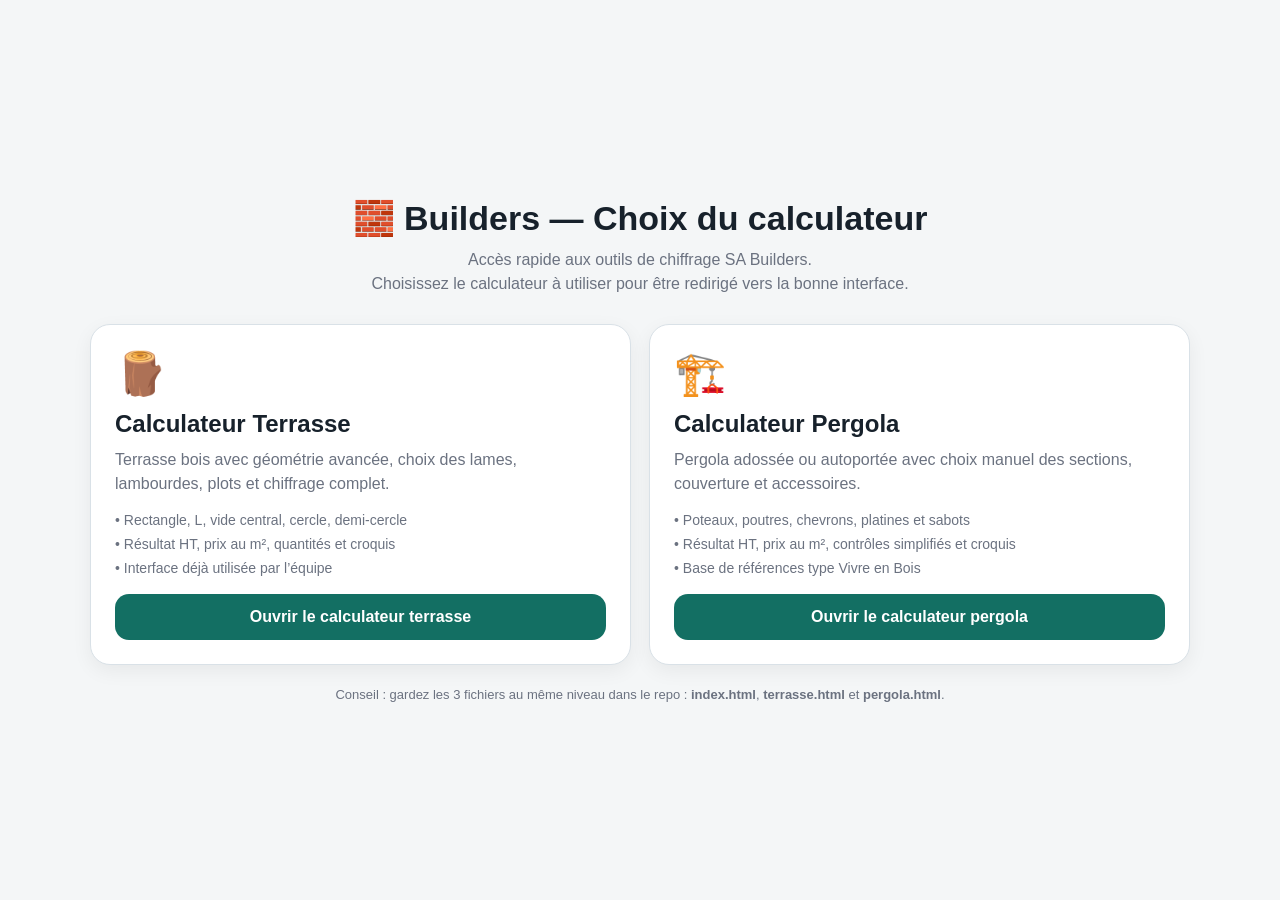
==== commit ea10b725: "Add files via upload" ====
--- a/index.html
+++ b/index.html
@@ -1,886 +1,94 @@
 <!DOCTYPE html>
 <html lang="fr">
 <head>
-<meta charset="UTF-8" />
-<meta name="viewport" content="width=device-width, initial-scale=1.0" />
-<title>Calculateur Builders - Terrasse géométrie avancée</title>
-<style>
-:root {
-  --bg:#f4f6f7; --card:#ffffff; --text:#17212b; --muted:#6b7280;
-  --brand:#136f63; --brand-2:#0f5b52; --line:#d9e1e7;
-}
-* { box-sizing:border-box; }
-body { font-family: Arial, sans-serif; margin:0; background:var(--bg); color:var(--text); }
-.wrapper { max-width:1280px; margin:0 auto; padding:24px; }
-h1 { margin:0 0 10px; font-size:28px; }
-h2 { margin:0 0 12px; font-size:20px; }
-h3 { margin:0 0 10px; font-size:16px; }
-p.small, .small { color:var(--muted); font-size:14px; margin:0; }
-.grid { display:grid; gap:18px; grid-template-columns: 420px 1fr; }
-.card {
-  background:var(--card); border:1px solid var(--line); border-radius:16px; padding:18px;
-  box-shadow:0 4px 14px rgba(0,0,0,0.05);
-}
-.form-grid { display:grid; grid-template-columns:1fr 1fr; gap:10px 12px; }
-label { font-size:14px; font-weight:700; display:block; margin-bottom:5px; }
-input, select {
-  width:100%; padding:10px 11px; border-radius:10px; border:1px solid #cbd5e1; background:#fff;
-}
-button {
-  width:100%; padding:12px 14px; border:none; border-radius:12px; background:var(--brand); color:#fff;
-  font-weight:700; cursor:pointer; margin-top:8px;
-}
-button:hover { background:var(--brand-2); }
-.result-grid { display:grid; gap:16px; grid-template-columns: 1.1fr 0.9fr; }
-.kpi-grid { display:grid; grid-template-columns: repeat(4, 1fr); gap:10px; margin-bottom:16px; }
-.kpi { background:#f8fafc; border:1px solid var(--line); border-radius:14px; padding:12px; }
-.kpi .label { font-size:12px; color:var(--muted); margin-bottom:4px; }
-.kpi .value { font-size:22px; font-weight:700; }
-table { width:100%; border-collapse:collapse; font-size:14px; }
-th, td { padding:9px 8px; border-bottom:1px solid var(--line); text-align:left; vertical-align:top; }
-th { font-size:12px; color:var(--muted); text-transform:uppercase; letter-spacing:.04em; }
-.total-row td { font-weight:700; font-size:16px; }
-.badge { display:inline-block; border-radius:999px; padding:5px 10px; font-size:13px; font-weight:700; }
-.badge.ok { background:#dcfce7; color:#166534; }
-.badge.warn { background:#fef3c7; color:#92400e; }
-.badge.bad { background:#fee2e2; color:#991b1b; }
-.note { font-size:13px; color:var(--muted); line-height:1.45; }
-canvas { width:100%; max-width:100%; border:1px solid var(--line); border-radius:12px; background:#fff; }
-ul.clean { margin:10px 0 0 18px; padding:0; }
-.section-block {
-  grid-column:1 / -1; background:#fbfdff; border:1px solid var(--line); border-radius:12px; padding:12px;
-}
-.hidden { display:none; }
-@media (max-width: 980px) {
-  .grid, .result-grid, .kpi-grid, .form-grid { grid-template-columns:1fr; }
-}
-</style>
+  <meta charset="UTF-8" />
+  <meta name="viewport" content="width=device-width, initial-scale=1.0" />
+  <title>Builders - Choix du calculateur</title>
+  <style>
+    :root {
+      --bg:#f4f6f7; --card:#ffffff; --text:#17212b; --muted:#6b7280;
+      --brand:#136f63; --brand-2:#0f5b52; --line:#d9e1e7;
+    }
+    * { box-sizing:border-box; }
+    body {
+      margin:0; font-family: Arial, sans-serif; background:var(--bg); color:var(--text);
+      min-height:100vh; display:flex; align-items:center; justify-content:center;
+    }
+    .wrapper { width:min(1100px, calc(100% - 32px)); margin:32px auto; }
+    .hero {
+      text-align:center; margin-bottom:24px;
+    }
+    h1 { margin:0 0 10px; font-size:34px; }
+    p { margin:0; color:var(--muted); font-size:16px; line-height:1.5; }
+    .grid {
+      display:grid; grid-template-columns:repeat(2, 1fr); gap:18px; margin-top:28px;
+    }
+    .card {
+      background:var(--card); border:1px solid var(--line); border-radius:20px; padding:24px;
+      box-shadow:0 6px 20px rgba(0,0,0,0.06);
+    }
+    .icon {
+      font-size:42px; margin-bottom:12px;
+    }
+    h2 { margin:0 0 10px; font-size:24px; }
+    .meta {
+      display:grid; gap:8px; margin:16px 0 18px;
+      color:var(--muted); font-size:14px;
+    }
+    .btn {
+      display:inline-block; width:100%; text-align:center; text-decoration:none;
+      background:var(--brand); color:#fff; padding:14px 16px; border-radius:14px;
+      font-weight:700;
+    }
+    .btn:hover { background:var(--brand-2); }
+    .footer {
+      text-align:center; margin-top:22px; color:var(--muted); font-size:13px;
+    }
+    @media (max-width: 860px) {
+      .grid { grid-template-columns:1fr; }
+      h1 { font-size:28px; }
+    }
+  </style>
 </head>
 <body>
-<div class="wrapper">
-  <h1>🧱 Calculateur terrasse Builders</h1>
-  <p class="small">Version géométrie avancée : rectangle, L, terrasse avec vide central / piscine, cercle et demi-cercle.</p>
+  <div class="wrapper">
+    <div class="hero">
+      <h1>🧱 Builders — Choix du calculateur</h1>
+      <p>
+        Accès rapide aux outils de chiffrage SA Builders.<br>
+        Choisissez le calculateur à utiliser pour être redirigé vers la bonne interface.
+      </p>
+    </div>
 
-  <div class="grid" style="margin-top:18px;">
-    <div class="card">
-      <h2>🔧 Données chantier</h2>
-      <div class="form-grid">
-        <div style="grid-column:1 / -1">
-          <label for="forme">Forme de terrasse</label>
-          <select id="forme">
-            <option value="rectangle">Rectangle</option>
-            <option value="L">Forme en L</option>
-            <option value="rectangle_vide">Rectangle avec vide central / piscine</option>
-            <option value="cercle">Cercle</option>
-            <option value="demi_cercle">Demi-cercle</option>
-          </select>
+    <div class="grid">
+      <div class="card">
+        <div class="icon">🪵</div>
+        <h2>Calculateur Terrasse</h2>
+        <p>Terrasse bois avec géométrie avancée, choix des lames, lambourdes, plots et chiffrage complet.</p>
+        <div class="meta">
+          <div>• Rectangle, L, vide central, cercle, demi-cercle</div>
+          <div>• Résultat HT, prix au m², quantités et croquis</div>
+          <div>• Interface déjà utilisée par l’équipe</div>
         </div>
-
-        <div class="section-block">
-          <h3>Géométrie principale</h3>
-          <div class="form-grid">
-            <div id="blocLongueur">
-              <label for="longueur">Longueur hors tout (m)</label>
-              <input id="longueur" type="number" min="0" step="0.01" value="4">
-            </div>
-            <div id="blocLargeur">
-              <label for="largeur">Largeur hors tout (m)</label>
-              <input id="largeur" type="number" min="0" step="0.01" value="3">
-            </div>
-            <div id="blocDiametre" class="hidden">
-              <label for="diametre">Diamètre (m)</label>
-              <input id="diametre" type="number" min="0" step="0.01" value="4">
-            </div>
-          </div>
-        </div>
-
-        <div id="blocL" class="section-block hidden">
-          <h3>Découpe de l'angle (forme en L)</h3>
-          <div class="form-grid">
-            <div>
-              <label for="decoupeLongueur">Longueur découpe (m)</label>
-              <input id="decoupeLongueur" type="number" min="0" step="0.01" value="1.5">
-            </div>
-            <div>
-              <label for="decoupeLargeur">Largeur découpe (m)</label>
-              <input id="decoupeLargeur" type="number" min="0" step="0.01" value="1.5">
-            </div>
-          </div>
-        </div>
-
-        <div id="blocVide" class="section-block hidden">
-          <h3>Vide intérieur / piscine</h3>
-          <div class="form-grid">
-            <div>
-              <label for="videLongueur">Longueur vide (m)</label>
-              <input id="videLongueur" type="number" min="0" step="0.01" value="2">
-            </div>
-            <div>
-              <label for="videLargeur">Largeur vide (m)</label>
-              <input id="videLargeur" type="number" min="0" step="0.01" value="1.5">
-            </div>
-          </div>
-        </div>
-
-        <div style="grid-column:1 / -1">
-          <label for="lame">Lame</label>
-          <select id="lame"></select>
-        </div>
-
-        <div>
-          <label for="jeuLame">Jeu entre lames (mm)</label>
-          <input id="jeuLame" type="number" min="0" step="1" value="5">
-        </div>
-        <div>
-          <label for="margeDecoupe">Marge mini saisie (%)</label>
-          <input id="margeDecoupe" type="number" min="0" step="1" value="5">
-        </div>
-
-        <div>
-          <label for="entraxe">Entraxe lambourdes (cm)</label>
-          <input id="entraxe" type="number" min="10" step="1" value="50">
-        </div>
-        <div>
-          <label for="section">Section lambourde</label>
-          <select id="section"></select>
-        </div>
-
-        <div>
-          <label for="entraxePlot">Entraxe plots (cm)</label>
-          <input id="entraxePlot" type="number" min="10" step="1" value="50">
-        </div>
-        <div>
-          <label for="plotRef">Plot</label>
-          <select id="plotRef"></select>
-        </div>
-
-        <div>
-          <label for="visRef">Vis inox</label>
-          <select id="visRef"></select>
-        </div>
-        <div>
-          <label for="bandeBitume">Bande bitume sur lambourdes</label>
-          <select id="bandeBitume">
-            <option value="oui" selected>Oui</option>
-            <option value="non">Non</option>
-          </select>
-        </div>
-
-        <div>
-          <label for="geotextile">Géotextile sous terrasse</label>
-          <select id="geotextile">
-            <option value="oui" selected>Oui</option>
-            <option value="non">Non</option>
-          </select>
-        </div>
-        <div>
-          <label for="sensPose">Sens des lames</label>
-          <select id="sensPose">
-            <option value="longueur">Lames dans la longueur</option>
-            <option value="largeur">Lames dans la largeur</option>
-            <option value="auto" selected>Auto (le moins cher)</option>
-          </select>
-        </div>
+        <a class="btn" href="terrasse.html">Ouvrir le calculateur terrasse</a>
       </div>
 
-      <button onclick="calculTerrasse()">Calculer</button>
-
-      <div class="note" style="margin-top:12px;">
-        Pour les formes complexes, le chiffrage est basé sur la géométrie nette + un coefficient de complexité pour les chutes.
-        Ça donne une bonne base chantier, mais pas une note de calcul exhaustive.
+      <div class="card">
+        <div class="icon">🏗️</div>
+        <h2>Calculateur Pergola</h2>
+        <p>Pergola adossée ou autoportée avec choix manuel des sections, couverture et accessoires.</p>
+        <div class="meta">
+          <div>• Poteaux, poutres, chevrons, platines et sabots</div>
+          <div>• Résultat HT, prix au m², contrôles simplifiés et croquis</div>
+          <div>• Base de références type Vivre en Bois</div>
+        </div>
+        <a class="btn" href="pergola.html">Ouvrir le calculateur pergola</a>
       </div>
     </div>
 
-    <div class="card">
-      <div class="result-grid">
-        <div>
-          <h2>📊 Résultat</h2>
-          <div class="kpi-grid">
-            <div class="kpi">
-              <div class="label">Surface nette</div>
-              <div class="value" id="kpiSurface">-</div>
-            </div>
-            <div class="kpi">
-              <div class="label">Périmètre</div>
-              <div class="value" id="kpiPerimetre">-</div>
-            </div>
-            <div class="kpi">
-              <div class="label">Total HT</div>
-              <div class="value" id="kpiTotal">-</div>
-            </div>
-            <div class="kpi">
-              <div class="label">Prix au m² HT</div>
-              <div class="value" id="kpiM2">-</div>
-            </div>
-          </div>
-
-          <table id="tableResult">
-            <thead>
-              <tr><th>Poste</th><th>Quantité</th><th>PU HT</th><th>Total HT</th></tr>
-            </thead>
-            <tbody></tbody>
-          </table>
-
-          <div id="blocTechnique" style="margin-top:14px;"></div>
-        </div>
-
-        <div>
-          <h2>📐 Croquis</h2>
-          <p class="small" style="margin-bottom:10px;">Vue en plan simplifiée : contour, éventuel vide central, lames et lambourdes.</p>
-          <canvas id="canvasTerrasse" width="860" height="560"></canvas>
-          <div id="resumePose" class="note" style="margin-top:10px;"></div>
-
-          <h3 style="margin-top:18px;">🪵 Croquis lambourdes</h3>
-          <p class="small" style="margin-bottom:10px;">Vue simplifiée de la structure : contour, vide éventuel et lignes de lambourdes uniquement.</p>
-          <canvas id="canvasLambourdes" width="860" height="420"></canvas>
-          <div id="resumeLambourdes" class="note" style="margin-top:10px;"></div>
-        </div>
-      </div>
+    <div class="footer">
+      Conseil : gardez les 3 fichiers au même niveau dans le repo : <strong>index.html</strong>, <strong>terrasse.html</strong> et <strong>pergola.html</strong>.
     </div>
   </div>
-</div>
-
-<script>
-const catalogue = [
-  {"Famille": "Lame", "Reference": "CANCUN_28x120_3.9", "Designation": "Lame Cancun pin marron", "Epaisseur_mm": 28.0, "Largeur_mm": 120.0, "Longueur_m": 3.9, "Unite": "u", "Prix_public_HT": 11.6, "Prix_pro_HT": null, "Fournisseur": "Vivre en Bois"},
-  {"Famille": "Lame", "Reference": "CANCUN_28x120_4", "Designation": "Lame Cancun pin marron", "Epaisseur_mm": 28.0, "Largeur_mm": 120.0, "Longueur_m": 4.0, "Unite": "u", "Prix_public_HT": 11.9, "Prix_pro_HT": null, "Fournisseur": "Vivre en Bois"},
-  {"Famille": "Lame", "Reference": "SANTORIN_28x145_4", "Designation": "Lame Santorin pin marron", "Epaisseur_mm": 28.0, "Largeur_mm": 145.0, "Longueur_m": 4.0, "Unite": "u", "Prix_public_HT": 14.2, "Prix_pro_HT": null, "Fournisseur": "Vivre en Bois"},
-  {"Famille": "Lame", "Reference": "SANTORIN_28x145_3", "Designation": "Lame Santorin pin marron", "Epaisseur_mm": 28.0, "Largeur_mm": 145.0, "Longueur_m": 3.0, "Unite": "u", "Prix_public_HT": 13.5, "Prix_pro_HT": null, "Fournisseur": "Vivre en Bois"},
-  {"Famille": "Lame", "Reference": "ARUBA_21x120_4", "Designation": "Lame Aruba pin classe 4", "Epaisseur_mm": 21.0, "Largeur_mm": 120.0, "Longueur_m": 4.0, "Unite": "u", "Prix_public_HT": 9.8, "Prix_pro_HT": null, "Fournisseur": "Vivre en Bois"},
-  {"Famille": "Lame", "Reference": "DOUGLAS_28x145_4", "Designation": "Lame Douglas naturel", "Epaisseur_mm": 28.0, "Largeur_mm": 145.0, "Longueur_m": 4.0, "Unite": "u", "Prix_public_HT": 12.8, "Prix_pro_HT": null, "Fournisseur": "Vivre en Bois"},
-  {"Famille": "Lame", "Reference": "EXO_21x140_4", "Designation": "Lame exotique", "Epaisseur_mm": 21.0, "Largeur_mm": 140.0, "Longueur_m": 4.0, "Unite": "u", "Prix_public_HT": 24.0, "Prix_pro_HT": null, "Fournisseur": "Vivre en Bois"},
-
-  {"Famille": "Lame","Reference": "CANCUN_28x120_1.8","Designation": "Lame Cancun pin marron","Epaisseur_mm": 28,"Largeur_mm": 120,"Longueur_m": 1.8,"Unite": "u","Prix_public_HT": 8.90,"Prix_pro_HT": null,"Fournisseur": "Vivre en Bois"},
-  {"Famille": "Lame","Reference": "CANCUN_28x120_2.1","Designation": "Lame Cancun pin marron","Epaisseur_mm": 28,"Largeur_mm": 120,"Longueur_m": 2.1,"Unite": "u","Prix_public_HT": 9.20,"Prix_pro_HT": null,"Fournisseur": "Vivre en Bois"},
-  {"Famille": "Lame","Reference": "CANCUN_28x120_2.7","Designation": "Lame Cancun pin marron","Epaisseur_mm": 28,"Largeur_mm": 120,"Longueur_m": 2.7,"Unite": "u","Prix_public_HT": 10.20,"Prix_pro_HT": null,"Fournisseur": "Vivre en Bois"},
-  {"Famille": "Lame","Reference": "CANCUN_28x120_3.3","Designation": "Lame Cancun pin marron","Epaisseur_mm": 28,"Largeur_mm": 120,"Longueur_m": 3.3,"Unite": "u","Prix_public_HT": 11.00,"Prix_pro_HT": null,"Fournisseur": "Vivre en Bois"},
-  {"Famille": "Lame","Reference": "CANCUN_28x120_4.5","Designation": "Lame Cancun pin marron","Epaisseur_mm": 28,"Largeur_mm": 120,"Longueur_m": 4.5,"Unite": "u","Prix_public_HT": 12.90,"Prix_pro_HT": null,"Fournisseur": "Vivre en Bois"},
-
-  {"Famille": "Lame","Reference": "SANTORIN_28x145_1.8","Designation": "Lame Santorin pin marron","Epaisseur_mm": 28,"Largeur_mm": 145,"Longueur_m": 1.8,"Unite": "u","Prix_public_HT": 10.50,"Prix_pro_HT": null,"Fournisseur": "Vivre en Bois"},
-  {"Famille": "Lame","Reference": "SANTORIN_28x145_2.1","Designation": "Lame Santorin pin marron","Epaisseur_mm": 28,"Largeur_mm": 145,"Longueur_m": 2.1,"Unite": "u","Prix_public_HT": 10.90,"Prix_pro_HT": null,"Fournisseur": "Vivre en Bois"},
-  {"Famille": "Lame","Reference": "SANTORIN_28x145_2.7","Designation": "Lame Santorin pin marron","Epaisseur_mm": 28,"Largeur_mm": 145,"Longueur_m": 2.7,"Unite": "u","Prix_public_HT": 12.00,"Prix_pro_HT": null,"Fournisseur": "Vivre en Bois"},
-  {"Famille": "Lame","Reference": "SANTORIN_28x145_3.3","Designation": "Lame Santorin pin marron","Epaisseur_mm": 28,"Largeur_mm": 145,"Longueur_m": 3.3,"Unite": "u","Prix_public_HT": 13.20,"Prix_pro_HT": null,"Fournisseur": "Vivre en Bois"},
-  {"Famille": "Lame","Reference": "SANTORIN_28x145_4.5","Designation": "Lame Santorin pin marron","Epaisseur_mm": 28,"Largeur_mm": 145,"Longueur_m": 4.5,"Unite": "u","Prix_public_HT": 15.20,"Prix_pro_HT": null,"Fournisseur": "Vivre en Bois"},
-
-  {"Famille": "Lame","Reference": "DOUGLAS_28x145_1.8","Designation": "Lame Douglas naturel","Epaisseur_mm": 28,"Largeur_mm": 145,"Longueur_m": 1.8,"Unite": "u","Prix_public_HT": 9.80,"Prix_pro_HT": null,"Fournisseur": "Vivre en Bois"},
-  {"Famille": "Lame","Reference": "DOUGLAS_28x145_2.1","Designation": "Lame Douglas naturel","Epaisseur_mm": 28,"Largeur_mm": 145,"Longueur_m": 2.1,"Unite": "u","Prix_public_HT": 10.20,"Prix_pro_HT": null,"Fournisseur": "Vivre en Bois"},
-  {"Famille": "Lame","Reference": "DOUGLAS_28x145_2.7","Designation": "Lame Douglas naturel","Epaisseur_mm": 28,"Largeur_mm": 145,"Longueur_m": 2.7,"Unite": "u","Prix_public_HT": 11.20,"Prix_pro_HT": null,"Fournisseur": "Vivre en Bois"},
-  {"Famille": "Lame","Reference": "DOUGLAS_28x145_3.3","Designation": "Lame Douglas naturel","Epaisseur_mm": 28,"Largeur_mm": 145,"Longueur_m": 3.3,"Unite": "u","Prix_public_HT": 12.60,"Prix_pro_HT": null,"Fournisseur": "Vivre en Bois"},
-
-  {"Famille": "Lame","Reference": "PIN_CL4_21x120_1.8","Designation": "Lame pin classe 4","Epaisseur_mm": 21,"Largeur_mm": 120,"Longueur_m": 1.8,"Unite": "u","Prix_public_HT": 6.80,"Prix_pro_HT": null,"Fournisseur": "Vivre en Bois"},
-  {"Famille": "Lame","Reference": "PIN_CL4_21x120_2.1","Designation": "Lame pin classe 4","Epaisseur_mm": 21,"Largeur_mm": 120,"Longueur_m": 2.1,"Unite": "u","Prix_public_HT": 7.20,"Prix_pro_HT": null,"Fournisseur": "Vivre en Bois"},
-  {"Famille": "Lame","Reference": "PIN_CL4_21x120_3.6","Designation": "Lame pin classe 4","Epaisseur_mm": 21,"Largeur_mm": 120,"Longueur_m": 3.6,"Unite": "u","Prix_public_HT": 8.90,"Prix_pro_HT": null,"Fournisseur": "Vivre en Bois"},
-
-  {"Famille": "Lame","Reference": "EXO_21x140_1.8","Designation": "Lame exotique","Epaisseur_mm": 21,"Largeur_mm": 140,"Longueur_m": 1.8,"Unite": "u","Prix_public_HT": 17.00,"Prix_pro_HT": null,"Fournisseur": "Vivre en Bois"},
-  {"Famille": "Lame","Reference": "EXO_21x140_2.5","Designation": "Lame exotique","Epaisseur_mm": 21,"Largeur_mm": 140,"Longueur_m": 2.5,"Unite": "u","Prix_public_HT": 19.80,"Prix_pro_HT": null,"Fournisseur": "Vivre en Bois"},
-  {"Famille": "Lame","Reference": "EXO_21x140_3.6","Designation": "Lame exotique","Epaisseur_mm": 21,"Largeur_mm": 140,"Longueur_m": 3.6,"Unite": "u","Prix_public_HT": 23.50,"Prix_pro_HT": null,"Fournisseur": "Vivre en Bois"},
-
-  {"Famille": "Lambourde", "Reference": "LAMB_45x70_4", "Designation": "Lambourde 45x70 classe 4", "Epaisseur_mm": 45.0, "Largeur_mm": 70.0, "Longueur_m": 4.0, "Unite": "ml", "Prix_public_HT": 8.2, "Prix_pro_HT": null, "Fournisseur": "Vivre en Bois"},
-  {"Famille": "Lambourde", "Reference": "LAMB_45x95_4", "Designation": "Lambourde 45x95 classe 4", "Epaisseur_mm": 45.0, "Largeur_mm": 95.0, "Longueur_m": 4.0, "Unite": "ml", "Prix_public_HT": 10.5, "Prix_pro_HT": null, "Fournisseur": "Vivre en Bois"},
-  {"Famille": "Lambourde", "Reference": "LAMB_63x75_4", "Designation": "Lambourde 63x75 classe 4", "Epaisseur_mm": 63.0, "Largeur_mm": 75.0, "Longueur_m": 4.0, "Unite": "ml", "Prix_public_HT": 11.2, "Prix_pro_HT": null, "Fournisseur": "Vivre en Bois"},
-  {"Famille": "Lambourde", "Reference": "LAMB_63x100_4", "Designation": "Lambourde 63x100 classe 4", "Epaisseur_mm": 63.0, "Largeur_mm": 100.0, "Longueur_m": 4.0, "Unite": "ml", "Prix_public_HT": 13.8, "Prix_pro_HT": null, "Fournisseur": "Vivre en Bois"},
-  {"Famille": "Lambourde", "Reference": "LAMB_75x150_4", "Designation": "Lambourde 75x150 classe 4", "Epaisseur_mm": 75.0, "Largeur_mm": 150.0, "Longueur_m": 4.0, "Unite": "ml", "Prix_public_HT": 19.5, "Prix_pro_HT": null, "Fournisseur": "Vivre en Bois"},
-  {"Famille": "Lambourde","Reference": "LAMB_45x70_3","Designation": "Lambourde 45x70 classe 4","Epaisseur_mm": 45,"Largeur_mm": 70,"Longueur_m": 3,"Unite": "u","Prix_public_HT": 7.20,"Prix_pro_HT": null,"Fournisseur": "Vivre en Bois"},
-  {"Famille": "Lambourde","Reference": "LAMB_45x95_3","Designation": "Lambourde 45x95 classe 4","Epaisseur_mm": 45,"Largeur_mm": 95,"Longueur_m": 3,"Unite": "u","Prix_public_HT": 9.50,"Prix_pro_HT": null,"Fournisseur": "Vivre en Bois"},
-  {"Famille": "Lambourde","Reference": "LAMB_63x100_3","Designation": "Lambourde 63x100 classe 4","Epaisseur_mm": 63,"Largeur_mm": 100,"Longueur_m": 3,"Unite": "u","Prix_public_HT": 12.80,"Prix_pro_HT": null,"Fournisseur": "Vivre en Bois"},
-  {"Famille": "Lambourde","Reference": "LAMB_75x150_3","Designation": "Lambourde 75x150 classe 4","Epaisseur_mm": 75,"Largeur_mm": 150,"Longueur_m": 3,"Unite": "u","Prix_public_HT": 18.00,"Prix_pro_HT": null,"Fournisseur": "Vivre en Bois"},
-
-  {"Famille": "Plot", "Reference": "PLOT_40_60", "Designation": "Plot réglable 40-60mm", "Epaisseur_mm": null, "Largeur_mm": null, "Longueur_m": null, "Unite": "u", "Prix_public_HT": 3.2, "Prix_pro_HT": null, "Fournisseur": "Vivre en Bois"},
-  {"Famille": "Plot", "Reference": "PLOT_60_90", "Designation": "Plot réglable 60-90mm", "Epaisseur_mm": null, "Largeur_mm": null, "Longueur_m": null, "Unite": "u", "Prix_public_HT": 3.8, "Prix_pro_HT": null, "Fournisseur": "Vivre en Bois"},
-  {"Famille": "Plot", "Reference": "PLOT_90_150", "Designation": "Plot réglable 90-150mm", "Epaisseur_mm": null, "Largeur_mm": null, "Longueur_m": null, "Unite": "u", "Prix_public_HT": 4.5, "Prix_pro_HT": null, "Fournisseur": "Vivre en Bois"},
-  {"Famille": "Vis", "Reference": "VIS_INOX_5x60", "Designation": "Vis inox 5x60", "Epaisseur_mm": null, "Largeur_mm": null, "Longueur_m": null, "Unite": "u", "Prix_public_HT": 0.08, "Prix_pro_HT": null, "Fournisseur": "Vivre en Bois"},
-  {"Famille": "Vis", "Reference": "VIS_INOX_5x70", "Designation": "Vis inox 5x70", "Epaisseur_mm": null, "Largeur_mm": null, "Longueur_m": null, "Unite": "u", "Prix_public_HT": 0.09, "Prix_pro_HT": null, "Fournisseur": "Vivre en Bois"},
-  {"Famille": "Vis", "Reference": "VIS_INOX_5x80", "Designation": "Vis inox 5x80", "Epaisseur_mm": null, "Largeur_mm": null, "Longueur_m": null, "Unite": "u", "Prix_public_HT": 0.1, "Prix_pro_HT": null, "Fournisseur": "Vivre en Bois"},
-  {"Famille": "Accessoire", "Reference": "BANDE_BITUME", "Designation": "Bande bitume lambourde", "Epaisseur_mm": null, "Largeur_mm": null, "Longueur_m": null, "Unite": "ml", "Prix_public_HT": 1.2, "Prix_pro_HT": null, "Fournisseur": "Vivre en Bois"},
-  {"Famille": "Accessoire", "Reference": "GEOTEXTILE", "Designation": "Géotextile", "Epaisseur_mm": null, "Largeur_mm": null, "Longueur_m": null, "Unite": "m2", "Prix_public_HT": 1.5, "Prix_pro_HT": null, "Fournisseur": "Vivre en Bois"}
-];
-
-const sections = {
-  "45x70": 0.40,
-  "45x95": 0.50,
-  "63x75": 0.50,
-  "63x100": 0.65,
-  "75x150": 0.80
-};
-
-function euro(v) {
-  return new Intl.NumberFormat('fr-FR', { style:'currency', currency:'EUR' }).format(v || 0);
-}
-function n2(v) {
-  return new Intl.NumberFormat('fr-FR', { minimumFractionDigits:2, maximumFractionDigits:2 }).format(v || 0);
-}
-function n0(v) {
-  return new Intl.NumberFormat('fr-FR', { maximumFractionDigits:0 }).format(v || 0);
-}
-function getByReference(ref) {
-  return catalogue.find(x => x.Reference === ref);
-}
-function getByFamily(famille) {
-  return catalogue.filter(x => x.Famille.toLowerCase() === famille.toLowerCase());
-}
-function populateSelect(selectId, items, formatter, valueField='Reference') {
-  const sel = document.getElementById(selectId);
-  sel.innerHTML = items.map(item => `<option value="${item[valueField]}">${formatter(item)}</option>`).join('');
-}
-
-function initForm() {
-  populateSelect('lame', getByFamily('Lame'), item =>
-    `${item.Reference} — ${item.Designation} — ${n2(item.Largeur_mm)} mm — ${n2(item.Longueur_m)} m — ${n2(item.Prix_public_HT)} €/u`
-  );
-
-  const sectionsItems = ["45x70","45x95","63x75","63x100","75x150"].map(section => ({
-    Reference: section,
-    label: `${section} — portée simplifiée ${n2(sections[section])} m`
-  }));
-  populateSelect('section', sectionsItems, item => item.label, 'Reference');
-  document.getElementById('section').value = '45x95';
-
-  populateSelect('plotRef', getByFamily('Plot'), item =>
-    `${item.Reference} — ${item.Designation} — ${n2(item.Prix_public_HT)} €/u`
-  );
-  populateSelect('visRef', getByFamily('Vis'), item =>
-    `${item.Reference} — ${item.Designation} — ${n2(item.Prix_public_HT)} €/u`
-  );
-
-  ['lame','entraxePlot','forme'].forEach(id => document.getElementById(id).addEventListener('change', () => {
-    updateShapeFields();
-    autoDimensionner();
-  }));
-  updateShapeFields();
-  autoDimensionner();
-}
-
-function updateShapeFields() {
-  const forme = document.getElementById('forme').value;
-  const isCircle = forme === 'cercle' || forme === 'demi_cercle';
-  document.getElementById('blocDiametre').classList.toggle('hidden', !isCircle);
-  document.getElementById('blocLongueur').classList.toggle('hidden', isCircle);
-  document.getElementById('blocLargeur').classList.toggle('hidden', isCircle);
-  document.getElementById('blocL').classList.toggle('hidden', forme !== 'L');
-  document.getElementById('blocVide').classList.toggle('hidden', forme !== 'rectangle_vide');
-}
-
-function getEntaxeLambourdeMax(lame) {
-  if (!lame) return 0.4;
-  const e = Number(lame.Epaisseur_mm || 0);
-  const l = Number(lame.Largeur_mm || 0);
-  if (e <= 21 && l >= 140) return 0.40;
-  if (e <= 21) return 0.40;
-  if (e <= 23) return 0.45;
-  if (e <= 27) return 0.45;
-  return 0.50;
-}
-
-
-function getLambourdeMargin(forme) {
-  if (forme === 'L') return 10;
-  if (forme === 'rectangle_vide') return 12;
-  if (forme === 'cercle' || forme === 'demi_cercle') return 15;
-  return 5;
-}
-
-function getSectionMini(entraxePlotM) {
-  const ordered = Object.entries(sections).sort((a,b)=>a[1]-b[1]);
-  const found = ordered.find(([section, portee]) => entraxePlotM <= portee);
-  return found ? found[0] : ordered[ordered.length - 1][0];
-}
-
-function autoDimensionner() {
-  const lame = getByReference(document.getElementById('lame').value);
-  const entraxePlotCm = parseFloat(document.getElementById('entraxePlot').value) || 50;
-  document.getElementById('entraxe').value = Math.round(getEntaxeLambourdeMax(lame) * 100);
-  document.getElementById('section').value = getSectionMini(entraxePlotCm / 100);
-}
-
-function getGeometry() {
-  const forme = document.getElementById('forme').value;
-  const longueur = parseFloat(document.getElementById('longueur').value) || 0;
-  const largeur = parseFloat(document.getElementById('largeur').value) || 0;
-  const diametre = parseFloat(document.getElementById('diametre').value) || 0;
-  const decoupeLongueur = parseFloat(document.getElementById('decoupeLongueur').value) || 0;
-  const decoupeLargeur = parseFloat(document.getElementById('decoupeLargeur').value) || 0;
-  const videLongueur = parseFloat(document.getElementById('videLongueur').value) || 0;
-  const videLargeur = parseFloat(document.getElementById('videLargeur').value) || 0;
-
-  if (forme === 'rectangle') {
-    return {
-      forme, label:'Rectangle', outerLength: longueur, outerWidth: largeur,
-      surface: longueur * largeur, perimeter: 2 * (longueur + largeur),
-      recommendedMargin: 5, complexityLabel:'Simple',
-      holeArea: 0, pathType:'rectangle'
-    };
-  }
-
-  if (forme === 'L') {
-    const cutL = Math.min(decoupeLongueur, longueur);
-    const cutW = Math.min(decoupeLargeur, largeur);
-    return {
-      forme, label:'Forme en L', outerLength: longueur, outerWidth: largeur,
-      surface: Math.max(0, longueur * largeur - cutL * cutW),
-      perimeter: Math.max(0, 2 * (longueur + largeur) + 2 * (cutL + cutW) - 2 * cutL - 2 * cutW + 0),
-      recommendedMargin: 10, complexityLabel:'Moyenne',
-      holeArea: cutL * cutW, cutL, cutW, pathType:'L'
-    };
-  }
-
-  if (forme === 'rectangle_vide') {
-    const holeL = Math.min(videLongueur, longueur);
-    const holeW = Math.min(videLargeur, largeur);
-    return {
-      forme, label:'Rectangle avec vide central', outerLength: longueur, outerWidth: largeur,
-      surface: Math.max(0, longueur * largeur - holeL * holeW),
-      perimeter: Math.max(0, 2*(longueur+largeur) + 2*(holeL+holeW)),
-      recommendedMargin: 12, complexityLabel:'Complexe',
-      holeArea: holeL * holeW, holeL, holeW, pathType:'rectangle_hole'
-    };
-  }
-
-  if (forme === 'cercle') {
-    const r = diametre / 2;
-    return {
-      forme, label:'Cercle', outerLength: diametre, outerWidth: diametre,
-      surface: Math.PI * r * r, perimeter: Math.PI * diametre,
-      recommendedMargin: 15, complexityLabel:'Complexe',
-      holeArea:0, diameter:diametre, pathType:'circle'
-    };
-  }
-
-  if (forme === 'demi_cercle') {
-    const r = diametre / 2;
-    return {
-      forme, label:'Demi-cercle', outerLength: diametre, outerWidth: r,
-      surface: 0.5 * Math.PI * r * r, perimeter: Math.PI * r + diametre,
-      recommendedMargin: 14, complexityLabel:'Complexe',
-      holeArea:0, diameter:diametre, pathType:'semi_circle'
-    };
-  }
-
-  return null;
-}
-
-function geometryValid(g) {
-  if (!g) return false;
-  if (g.forme === 'rectangle') return g.outerLength > 0 && g.outerWidth > 0;
-  if (g.forme === 'L') return g.outerLength > 0 && g.outerWidth > 0 && g.cutL >= 0 && g.cutW >= 0 && g.surface > 0;
-  if (g.forme === 'rectangle_vide') return g.outerLength > 0 && g.outerWidth > 0 && g.holeL >= 0 && g.holeW >= 0 && g.surface > 0;
-  if (g.forme === 'cercle' || g.forme === 'demi_cercle') return g.diameter > 0;
-  return false;
-}
-
-function calculateRectangleScenario(params) {
-  const {orientation, outerLength: longueur, outerWidth: largeur, entraxeLambCm, entraxePlotCm, jeuLameMm, margePct, lame, plot, vis, section, bandeBitumeActive, geotextileActive, geometry} = params;
-  const lambourde = getByReference('LAMB_' + section + '_4');
-  const bandeBitume = getByReference('BANDE_BITUME');
-  const geotextile = getByReference('GEOTEXTILE');
-  const surface = geometry.surface;
-  const perimeter = geometry.perimeter;
-  const entraxeLamb = entraxeLambCm / 100;
-  const entraxePlot = entraxePlotCm / 100;
-
-  const dimPose = orientation === 'longueur'
-    ? {longueurLame: longueur, largeurCouverture: largeur}
-    : {longueurLame: largeur, largeurCouverture: longueur};
-
-  const largeurUtile = (lame.Largeur_mm + jeuLameMm) / 1000;
-  const nbRangees = Math.ceil((dimPose.largeurCouverture + (jeuLameMm / 1000)) / largeurUtile);
-  const piecesParRangee = Math.ceil(dimPose.longueurLame / lame.Longueur_m);
-  let nbPiecesLames = Math.ceil(nbRangees * piecesParRangee * (1 + margePct / 100));
-  const mlLamesAchetes = nbPiecesLames * lame.Longueur_m;
-  const mlLamesUtiles = nbRangees * dimPose.longueurLame;
-  const chuteLamesMl = Math.max(0, mlLamesAchetes - mlLamesUtiles);
-  const prixUnitaireLame = lame.Prix_public_HT;
-  const prixMlLame = lame.Longueur_m ? prixUnitaireLame / lame.Longueur_m : 0;
-  const coutLames = nbPiecesLames * prixUnitaireLame;
-
-  const margeLambourdesPct = Math.max(5, getLambourdeMargin(geometry.forme));
-  const nbLambourdes = Math.floor(dimPose.largeurCouverture / entraxeLamb) + 1;
-  const mlLambourdesBase = nbLambourdes * dimPose.longueurLame;
-  const mlLambourdes = mlLambourdesBase * (1 + margeLambourdesPct / 100);
-  const nbPiecesLambourdes = Math.ceil(mlLambourdes / lambourde.Longueur_m);
-  const mlLambourdesAchetes = nbPiecesLambourdes * lambourde.Longueur_m;
-  const coutLambourdes = mlLambourdesAchetes * lambourde.Prix_public_HT;
-
-  const plotsParLambourde = Math.floor(dimPose.longueurLame / entraxePlot) + 1;
-  const nbPlots = nbLambourdes * plotsParLambourde;
-  const coutPlots = nbPlots * plot.Prix_public_HT;
-
-  const nbVis = nbRangees * nbLambourdes * 2;
-  const coutVis = nbVis * vis.Prix_public_HT;
-
-  const mlBandeBitume = bandeBitumeActive ? mlLambourdesAchetes : 0;
-  const coutBandeBitume = mlBandeBitume * (bandeBitume ? bandeBitume.Prix_public_HT : 0);
-
-  const m2Geotextile = geotextileActive ? surface : 0;
-  const coutGeotextile = m2Geotextile * (geotextile ? geotextile.Prix_public_HT : 0);
-
-  const totalHT = coutLames + coutLambourdes + coutPlots + coutVis + coutBandeBitume + coutGeotextile;
-  return {orientation, dimPose, surface, perimeter, entraxeLamb, entraxePlot, nbRangees, nbPiecesLames, mlLamesAchetes, mlLamesUtiles, chuteLamesMl, prixUnitaireLame, prixMlLame, coutLames, nbLambourdes, mlLambourdesBase, mlLambourdes, nbPiecesLambourdes, mlLambourdesAchetes, coutLambourdes, plotsParLambourde, nbPlots, coutPlots, nbVis, coutVis, mlBandeBitume, coutBandeBitume, m2Geotextile, coutGeotextile, totalHT, prixM2: totalHT / surface, lambourde, bandeBitume, geotextile, lame, plot, vis, section, marginApplied:margePct, margeLambourdesPct };
-}
-
-function calculateComplexScenario(params) {
-  const {orientation, entraxeLambCm, entraxePlotCm, jeuLameMm, margePct, lame, plot, vis, section, bandeBitumeActive, geotextileActive, geometry} = params;
-  const lambourde = getByReference('LAMB_' + section + '_4');
-  const bandeBitume = getByReference('BANDE_BITUME');
-  const geotextile = getByReference('GEOTEXTILE');
-  const surface = geometry.surface;
-  const perimeter = geometry.perimeter;
-  const entraxeLamb = entraxeLambCm / 100;
-  const entraxePlot = entraxePlotCm / 100;
-  const largeurUtile = (lame.Largeur_mm + jeuLameMm) / 1000;
-  const marginFactor = 1 + margePct / 100;
-  const complexityBoost = geometry.forme === 'L' ? 1.04 : geometry.forme === 'rectangle_vide' ? 1.08 : 1.10;
-
-  const mlLamesUtiles = surface / (lame.Largeur_mm / 1000);
-  const nbPiecesBase = Math.ceil((surface / (lame.Longueur_m * largeurUtile)));
-  const nbPiecesLames = Math.ceil(nbPiecesBase * marginFactor * complexityBoost);
-  const mlLamesAchetes = nbPiecesLames * lame.Longueur_m;
-  const chuteLamesMl = Math.max(0, mlLamesAchetes - mlLamesUtiles);
-  const prixUnitaireLame = lame.Prix_public_HT;
-  const prixMlLame = lame.Longueur_m ? prixUnitaireLame / lame.Longueur_m : 0;
-  const coutLames = nbPiecesLames * prixUnitaireLame;
-
-  const frameExtra = geometry.forme === 'rectangle_vide' ? 2 * (geometry.holeL + geometry.holeW) : 0;
-  const shapeStructureFactor = geometry.forme === 'L' ? 1.06 : geometry.forme === 'rectangle_vide' ? 1.12 : 1.10;
-  const margeLambourdesPct = getLambourdeMargin(geometry.forme);
-  const mlLambourdesBase = (surface / Math.max(entraxeLamb, 0.01)) * shapeStructureFactor + frameExtra;
-  const mlLambourdes = mlLambourdesBase * (1 + margeLambourdesPct / 100);
-  const nbLambourdes = Math.max(1, Math.round(mlLambourdesBase / Math.max(geometry.outerLength || geometry.outerWidth || 1, 1)));
-  const nbPiecesLambourdes = Math.ceil(mlLambourdes / lambourde.Longueur_m);
-  const mlLambourdesAchetes = nbPiecesLambourdes * lambourde.Longueur_m;
-  const coutLambourdes = mlLambourdesAchetes * lambourde.Prix_public_HT;
-
-  const nbPlots = Math.ceil(mlLambourdes / Math.max(entraxePlot, 0.01));
-  const plotsParLambourde = Math.max(1, Math.round(nbPlots / Math.max(nbLambourdes, 1)));
-  const coutPlots = nbPlots * plot.Prix_public_HT;
-
-  const nbVis = Math.ceil(surface / Math.max(largeurUtile * entraxeLamb, 0.01) * 2);
-  const coutVis = nbVis * vis.Prix_public_HT;
-
-  const mlBandeBitume = bandeBitumeActive ? mlLambourdesAchetes : 0;
-  const coutBandeBitume = mlBandeBitume * (bandeBitume ? bandeBitume.Prix_public_HT : 0);
-
-  const m2Geotextile = geotextileActive ? surface : 0;
-  const coutGeotextile = m2Geotextile * (geotextile ? geotextile.Prix_public_HT : 0);
-
-  const totalHT = coutLames + coutLambourdes + coutPlots + coutVis + coutBandeBitume + coutGeotextile;
-  const longueurTrav = orientation === 'longueur' ? geometry.outerLength : geometry.outerWidth;
-  const largeurCov = orientation === 'longueur' ? geometry.outerWidth : geometry.outerLength;
-
-  return {orientation, dimPose:{longueurLame: longueurTrav, largeurCouverture: largeurCov}, surface, perimeter, entraxeLamb, entraxePlot, nbRangees: Math.ceil(largeurCov / largeurUtile), nbPiecesLames, mlLamesAchetes, mlLamesUtiles, chuteLamesMl, prixUnitaireLame, prixMlLame, coutLames, nbLambourdes, mlLambourdesBase, mlLambourdes, nbPiecesLambourdes, mlLambourdesAchetes, coutLambourdes, plotsParLambourde, nbPlots, coutPlots, nbVis, coutVis, mlBandeBitume, coutBandeBitume, m2Geotextile, coutGeotextile, totalHT, prixM2: totalHT / surface, lambourde, bandeBitume, geotextile, lame, plot, vis, section, marginApplied:margePct * complexityBoost, margeLambourdesPct };
-}
-
-function calculScenario(params) {
-  return params.geometry.forme === 'rectangle'
-    ? calculateRectangleScenario(params)
-    : calculateComplexScenario(params);
-}
-
-function calculTerrasse() {
-  const geometry = getGeometry();
-  if (!geometryValid(geometry)) {
-    alert('Entre des dimensions valides pour la forme choisie.');
-    return;
-  }
-
-  const entraxeLambCm = parseFloat(document.getElementById('entraxe').value) || 50;
-  const entraxePlotCm = parseFloat(document.getElementById('entraxePlot').value) || 50;
-  const jeuLameMm = parseFloat(document.getElementById('jeuLame').value) || 5;
-  const margeSaisie = parseFloat(document.getElementById('margeDecoupe').value) || 0;
-  const margePct = Math.max(margeSaisie, geometry.recommendedMargin);
-  const sensPose = document.getElementById('sensPose').value;
-
-  const lame = getByReference(document.getElementById('lame').value);
-  const plot = getByReference(document.getElementById('plotRef').value);
-  const vis = getByReference(document.getElementById('visRef').value);
-  const section = document.getElementById('section').value;
-  const bandeBitumeActive = document.getElementById('bandeBitume').value === 'oui';
-  const geotextileActive = document.getElementById('geotextile').value === 'oui';
-
-  const scenarios = ['longueur', 'largeur'].map(orientation => calculScenario({
-    orientation,
-    outerLength: geometry.outerLength,
-    outerWidth: geometry.outerWidth,
-    entraxeLambCm, entraxePlotCm, jeuLameMm, margePct, lame, plot, vis, section, bandeBitumeActive, geotextileActive, geometry
-  }));
-  const choisi = sensPose === 'auto' ? scenarios.sort((a, b) => a.totalHT - b.totalHT)[0] : scenarios.find(s => s.orientation === sensPose);
-
-  const {dimPose, surface, perimeter, entraxeLamb, entraxePlot, nbRangees, nbPiecesLames, mlLamesAchetes, mlLamesUtiles, chuteLamesMl, prixUnitaireLame, prixMlLame, coutLames, nbLambourdes, mlLambourdesBase, mlLambourdes, nbPiecesLambourdes, mlLambourdesAchetes, coutLambourdes, plotsParLambourde, nbPlots, coutPlots, nbVis, coutVis, mlBandeBitume, coutBandeBitume, m2Geotextile, coutGeotextile, totalHT, prixM2, lambourde, bandeBitume, geotextile, marginApplied, margeLambourdesPct} = choisi;
-
-  const porteeMax = sections[section] || 0;
-  const entraxeLambMaxReco = getEntaxeLambourdeMax(lame);
-  const sectionMiniReco = getSectionMini(entraxePlot);
-  let badgeClass = 'ok', badgeText = 'OK';
-  if (entraxePlot > porteeMax && entraxePlot <= porteeMax * 1.2) { badgeClass = 'warn'; badgeText = 'Limite'; }
-  else if (entraxePlot > porteeMax * 1.2) { badgeClass = 'bad'; badgeText = 'Non conforme'; }
-
-  let badgeLamesClass = 'ok', badgeLamesText = 'OK';
-  if (entraxeLamb > entraxeLambMaxReco && entraxeLamb <= entraxeLambMaxReco * 1.15) { badgeLamesClass = 'warn'; badgeLamesText = 'Limite'; }
-  else if (entraxeLamb > entraxeLambMaxReco * 1.15) { badgeLamesClass = 'bad'; badgeLamesText = 'Non conforme'; }
-
-  document.getElementById('kpiSurface').textContent = n2(surface) + ' m²';
-  document.getElementById('kpiPerimetre').textContent = n2(perimeter) + ' m';
-  document.getElementById('kpiTotal').textContent = euro(totalHT);
-  document.getElementById('kpiM2').textContent = euro(prixM2);
-
-  const rows = [
-    ['Lames', `${n0(nbPiecesLames)} pièces de ${n2(lame.Longueur_m)} m`, `${n2(prixUnitaireLame)} €/u`, euro(coutLames), `utiles ${n2(mlLamesUtiles)} ml · achetés ${n2(mlLamesAchetes)} ml · chutes ${n2(chuteLamesMl)} ml · soit ${n2(prixMlLame)} €/ml`],
-    ['Lambourdes', `${n0(nbPiecesLambourdes)} pièces de ${n2(lambourde.Longueur_m)} m`, `${n2(lambourde.Prix_public_HT)} €/ml`, euro(coutLambourdes), `base ${n2(mlLambourdesBase)} ml · marge structure ${n2(margeLambourdesPct)} % · achetés ${n2(mlLambourdesAchetes)} ml`],
-    ['Plots', `${n0(nbPlots)} u`, euro(plot.Prix_public_HT), euro(coutPlots), `${n0(plotsParLambourde)} plots / lambourde`],
-    ['Vis inox', `${n0(nbVis)} u`, euro(vis.Prix_public_HT), euro(coutVis), '2 vis par appui estimé'],
-    ['Bande bitume', mlBandeBitume ? `${n2(mlBandeBitume)} ml` : 'Non', mlBandeBitume ? `${n2(bandeBitume.Prix_public_HT)} €/ml` : '-', euro(coutBandeBitume), 'sur lambourdes'],
-    ['Géotextile', m2Geotextile ? `${n2(m2Geotextile)} m²` : 'Non', m2Geotextile ? `${n2(geotextile.Prix_public_HT)} €/m²` : '-', euro(coutGeotextile), 'sous terrasse']
-  ];
-
-  const tbody = document.querySelector('#tableResult tbody');
-  tbody.innerHTML = rows.map(r => `
-    <tr>
-      <td><strong>${r[0]}</strong><br><span class="small">${r[4]}</span></td>
-      <td>${r[1]}</td>
-      <td>${r[2]}</td>
-      <td>${r[3]}</td>
-    </tr>
-  `).join('') + `
-    <tr class="total-row">
-      <td>Total matériaux HT</td>
-      <td></td>
-      <td></td>
-      <td>${euro(totalHT)}</td>
-    </tr>
-  `;
-
-  const holeText = geometry.holeArea ? `<li>Vide / réservation : <strong>${n2(geometry.holeArea)} m²</strong></li>` : '';
-  document.getElementById('blocTechnique').innerHTML = `
-    <div class="card" style="padding:14px; box-shadow:none; background:#fbfdff;">
-      <strong>Contrôle technique simplifié</strong><br><br>
-      Forme : <strong>${geometry.label}</strong> — complexité : <strong>${geometry.complexityLabel}</strong><br>
-      Lame : <strong>${lame.Reference}</strong> (${n0(lame.Epaisseur_mm)}x${n0(lame.Largeur_mm)} mm)<br>
-      Entraxe lambourdes saisi : <strong>${n2(entraxeLamb)} m</strong> — recommandé max : <strong>${n2(entraxeLambMaxReco)} m</strong>
-      <span class="badge ${badgeLamesClass}">${badgeLamesText}</span><br>
-      Section lambourde : <strong>${section}</strong> — section mini recommandée : <strong>${sectionMiniReco}</strong><br>
-      Portée admissible simplifiée : <strong>${n2(porteeMax)} m</strong><br>
-      Entraxe plots saisi : <strong>${n2(entraxePlot)} m</strong>
-      <span class="badge ${badgeClass}">${badgeText}</span><br><br>
-      <ul class="clean">
-        <li>Mode de pose : <strong>${sensPose === 'auto' ? 'auto (moins cher)' : 'manuel'}</strong></li>
-        <li>Marge mini saisie : <strong>${n2(margeSaisie)} %</strong></li>
-        <li>Marge réellement appliquée sur lames : <strong>${n2(marginApplied)} %</strong></li>
-        <li>Marge structure lambourdes : <strong>${n2(margeLambourdesPct)} %</strong></li>
-        <li>Lambourdes base estimées : <strong>${n2(mlLambourdesBase)} ml</strong></li>
-        <li>Nombre de rangées estimé : <strong>${n0(nbRangees)}</strong></li>
-        <li>Nombre de lambourdes estimé : <strong>${n0(nbLambourdes)}</strong></li>
-        <li>Chutes estimées sur lames : <strong>${n2(chuteLamesMl)} ml</strong></li>
-        ${holeText}
-      </ul>
-    </div>
-  `;
-
-  document.getElementById('resumePose').innerHTML = `
-    Forme <strong>${geometry.label}</strong>, lames posées dans la <strong>${choisi.orientation === 'longueur' ? 'longueur' : 'largeur'}</strong>.
-    Emprise hors tout : <strong>${n2(geometry.outerLength)} x ${n2(geometry.outerWidth)} m</strong>.
-    Surface nette calculée : <strong>${n2(surface)} m²</strong>.
-  `;
-
-  dessinerTerrasse(geometry, entraxeLamb, choisi.orientation, lame.Largeur_mm / 1000, jeuLameMm / 1000);
-  dessinerLambourdes(geometry, entraxeLamb, choisi.orientation);
-  document.getElementById('resumeLambourdes').innerHTML = `
-    Lambourdes orientées dans la <strong>${choisi.orientation === 'longueur' ? 'largeur visuelle (verticales)' : 'longueur visuelle (horizontales)'}</strong>,
-    avec un entraxe affiché de <strong>${n2(entraxeLamb)} m</strong>.
-  `;
-}
-
-function drawPath(ctx, geometry, x0, y0, scale) {
-  if (geometry.pathType === 'rectangle') {
-    ctx.beginPath();
-    ctx.rect(x0, y0, geometry.outerLength * scale, geometry.outerWidth * scale);
-    return;
-  }
-
-  if (geometry.pathType === 'L') {
-    const W = geometry.outerLength * scale;
-    const H = geometry.outerWidth * scale;
-    const cutW = geometry.cutL * scale;
-    const cutH = geometry.cutW * scale;
-    ctx.beginPath();
-    ctx.moveTo(x0, y0);
-    ctx.lineTo(x0 + W, y0);
-    ctx.lineTo(x0 + W, y0 + H - cutH);
-    ctx.lineTo(x0 + W - cutW, y0 + H - cutH);
-    ctx.lineTo(x0 + W - cutW, y0 + H);
-    ctx.lineTo(x0, y0 + H);
-    ctx.closePath();
-    return;
-  }
-
-  if (geometry.pathType === 'rectangle_hole') {
-    ctx.beginPath();
-    ctx.rect(x0, y0, geometry.outerLength * scale, geometry.outerWidth * scale);
-    return;
-  }
-
-  if (geometry.pathType === 'circle') {
-    ctx.beginPath();
-    ctx.arc(x0 + (geometry.outerLength * scale)/2, y0 + (geometry.outerWidth * scale)/2, (geometry.diameter * scale)/2, 0, Math.PI * 2);
-    return;
-  }
-
-  if (geometry.pathType === 'semi_circle') {
-    ctx.beginPath();
-    ctx.arc(x0 + (geometry.outerLength * scale)/2, y0 + geometry.outerWidth * scale, (geometry.diameter * scale)/2, Math.PI, 2 * Math.PI);
-    ctx.closePath();
-    return;
-  }
-}
-
-function getHoleRect(geometry, x0, y0, scale) {
-  if (geometry.pathType !== 'rectangle_hole') return null;
-  const holeW = geometry.holeL * scale;
-  const holeH = geometry.holeW * scale;
-  const outerW = geometry.outerLength * scale;
-  const outerH = geometry.outerWidth * scale;
-  return {
-    x: x0 + (outerW - holeW) / 2,
-    y: y0 + (outerH - holeH) / 2,
-    w: holeW,
-    h: holeH
-  };
-}
-
-
-function drawGeometryWithDimensions(ctx, canvas, geometry, x0, y0, echelle, drawHole=true) {
-  drawPath(ctx, geometry, x0, y0, echelle);
-  ctx.strokeStyle = '#1f2937';
-  ctx.lineWidth = 3;
-  ctx.stroke();
-
-  const holeRect = getHoleRect(geometry, x0, y0, echelle);
-  if (drawHole && holeRect) {
-    ctx.fillStyle = '#dbeafe';
-    ctx.fillRect(holeRect.x, holeRect.y, holeRect.w, holeRect.h);
-    ctx.strokeStyle = '#1e3a8a';
-    ctx.lineWidth = 3;
-    ctx.strokeRect(holeRect.x, holeRect.y, holeRect.w, holeRect.h);
-    ctx.fillStyle = '#1e3a8a';
-    ctx.font = '13px Arial';
-    ctx.fillText('Piscine / vide', holeRect.x + 8, holeRect.y + 18);
-  }
-
-  const w = geometry.outerLength * echelle;
-  const h = geometry.outerWidth * echelle;
-  ctx.fillStyle = '#111827';
-  ctx.font = '14px Arial';
-  ctx.fillText((geometry.outerLength).toFixed(2).replace('.', ',') + ' m', x0 + w / 2 - 25, y0 + h + 28);
-
-  ctx.save();
-  ctx.translate(x0 - 36, y0 + h / 2);
-  ctx.rotate(-Math.PI / 2);
-  ctx.fillText((geometry.outerWidth).toFixed(2).replace('.', ',') + ' m', 0, 0);
-  ctx.restore();
-
-  return holeRect;
-}
-
-function dessinerLambourdes(geometry, entraxeLamb, sensPose) {
-  const canvas = document.getElementById('canvasLambourdes');
-  const ctx = canvas.getContext('2d');
-  ctx.clearRect(0, 0, canvas.width, canvas.height);
-
-  const marge = 60;
-  const zoneW = canvas.width - marge * 2;
-  const zoneH = canvas.height - marge * 2;
-  const echelle = Math.min(zoneW / Math.max(geometry.outerLength, 0.1), zoneH / Math.max(geometry.outerWidth, 0.1));
-
-  const w = geometry.outerLength * echelle;
-  const h = geometry.outerWidth * echelle;
-  const x0 = (canvas.width - w) / 2;
-  const y0 = (canvas.height - h) / 2;
-
-  ctx.save();
-  drawPath(ctx, geometry, x0, y0, echelle);
-  ctx.fillStyle = '#f8fafc';
-  ctx.fill('evenodd');
-  ctx.restore();
-
-  ctx.save();
-  drawPath(ctx, geometry, x0, y0, echelle);
-  ctx.clip();
-
-  const pasLamb = Math.max(entraxeLamb * echelle, 12);
-  ctx.strokeStyle = '#374151';
-  ctx.lineWidth = 3;
-
-  if (sensPose === 'longueur') {
-    for (let x = x0; x <= x0 + w + 0.1; x += pasLamb) {
-      ctx.beginPath(); ctx.moveTo(x, y0 - 5); ctx.lineTo(x, y0 + h + 5); ctx.stroke();
-    }
-  } else {
-    for (let y = y0; y <= y0 + h + 0.1; y += pasLamb) {
-      ctx.beginPath(); ctx.moveTo(x0 - 5, y); ctx.lineTo(x0 + w + 5, y); ctx.stroke();
-    }
-  }
-  ctx.restore();
-
-  drawGeometryWithDimensions(ctx, canvas, geometry, x0, y0, echelle, true);
-}
-
-function dessinerTerrasse(geometry, entraxeLamb, sensPose, largeurLame, jeuLame) {
-  const canvas = document.getElementById('canvasTerrasse');
-  const ctx = canvas.getContext('2d');
-  ctx.clearRect(0, 0, canvas.width, canvas.height);
-
-  const marge = 60;
-  const zoneW = canvas.width - marge * 2;
-  const zoneH = canvas.height - marge * 2;
-  const echelle = Math.min(zoneW / Math.max(geometry.outerLength, 0.1), zoneH / Math.max(geometry.outerWidth, 0.1));
-
-  const w = geometry.outerLength * echelle;
-  const h = geometry.outerWidth * echelle;
-  const x0 = (canvas.width - w) / 2;
-  const y0 = (canvas.height - h) / 2;
-
-  ctx.save();
-  drawPath(ctx, geometry, x0, y0, echelle);
-  ctx.fillStyle = '#f6efe5';
-  ctx.fill('evenodd');
-  ctx.restore();
-
-  ctx.save();
-  drawPath(ctx, geometry, x0, y0, echelle);
-  ctx.clip();
-
-  const holeRect = getHoleRect(geometry, x0, y0, echelle);
-  const pasLame = Math.max((largeurLame + jeuLame) * echelle, 4);
-  ctx.strokeStyle = '#c08a57';
-  ctx.lineWidth = 1;
-
-  if (sensPose === 'longueur') {
-    for (let y = y0; y <= y0 + h + 0.1; y += pasLame) {
-      ctx.beginPath(); ctx.moveTo(x0 - 10, y); ctx.lineTo(x0 + w + 10, y); ctx.stroke();
-    }
-  } else {
-    for (let x = x0; x <= x0 + w + 0.1; x += pasLame) {
-      ctx.beginPath(); ctx.moveTo(x, y0 - 10); ctx.lineTo(x, y0 + h + 10); ctx.stroke();
-    }
-  }
-
-  const pasLamb = Math.max(entraxeLamb * echelle, 12);
-  ctx.strokeStyle = '#5b6470';
-  ctx.lineWidth = 2;
-  if (sensPose === 'longueur') {
-    for (let x = x0; x <= x0 + w + 0.1; x += pasLamb) {
-      ctx.beginPath(); ctx.moveTo(x, y0 - 5); ctx.lineTo(x, y0 + h + 5); ctx.stroke();
-    }
-  } else {
-    for (let y = y0; y <= y0 + h + 0.1; y += pasLamb) {
-      ctx.beginPath(); ctx.moveTo(x0 - 5, y); ctx.lineTo(x0 + w + 5, y); ctx.stroke();
-    }
-  }
-  ctx.restore();
-
-  drawGeometryWithDimensions(ctx, canvas, geometry, x0, y0, echelle, true);
-}
-
-initForm();
-calculTerrasse();
-</script>
 </body>
-</html>+</html>
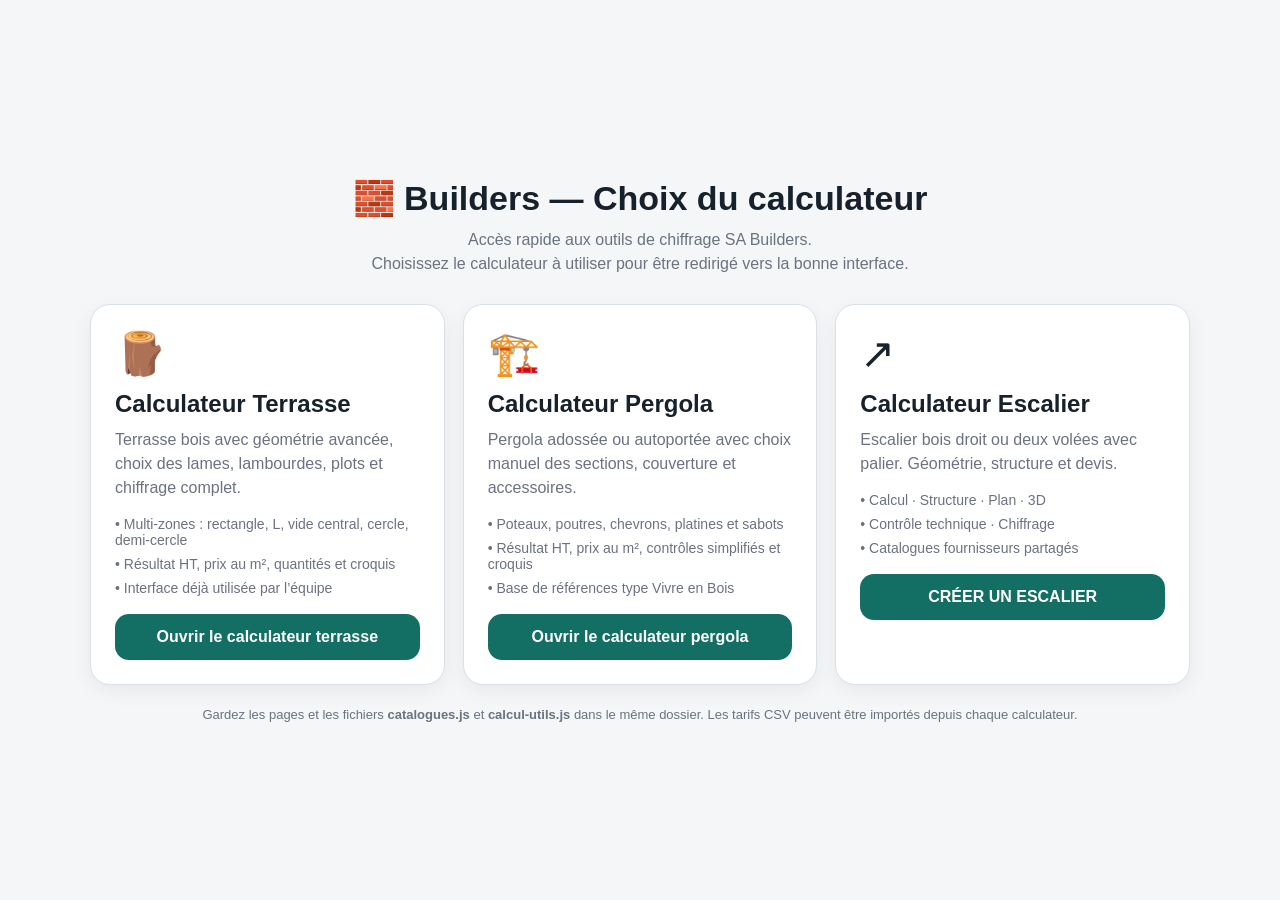
==== commit bbbdfa99: "Publier les calculateurs complets et préparer les sauvegardes Drive" ====
--- a/index.html
+++ b/index.html
@@ -21,7 +21,7 @@
     h1 { margin:0 0 10px; font-size:34px; }
     p { margin:0; color:var(--muted); font-size:16px; line-height:1.5; }
     .grid {
-      display:grid; grid-template-columns:repeat(2, 1fr); gap:18px; margin-top:28px;
+      display:grid; grid-template-columns:repeat(3, 1fr); gap:18px; margin-top:28px;
     }
     .card {
       background:var(--card); border:1px solid var(--line); border-radius:20px; padding:24px;
@@ -66,7 +66,7 @@
         <h2>Calculateur Terrasse</h2>
         <p>Terrasse bois avec géométrie avancée, choix des lames, lambourdes, plots et chiffrage complet.</p>
         <div class="meta">
-          <div>• Rectangle, L, vide central, cercle, demi-cercle</div>
+          <div>• Multi-zones : rectangle, L, vide central, cercle, demi-cercle</div>
           <div>• Résultat HT, prix au m², quantités et croquis</div>
           <div>• Interface déjà utilisée par l’équipe</div>
         </div>
@@ -84,10 +84,11 @@
         </div>
         <a class="btn" href="pergola.html">Ouvrir le calculateur pergola</a>
       </div>
+      <div class="card"><div class="icon">↗</div><h2>Calculateur Escalier</h2><p>Escalier bois droit ou deux volées avec palier. Géométrie, structure et devis.</p><div class="meta"><div>• Calcul · Structure · Plan · 3D</div><div>• Contrôle technique · Chiffrage</div><div>• Catalogues fournisseurs partagés</div></div><a class="btn" href="escalier.html">CRÉER UN ESCALIER</a></div>
     </div>
 
     <div class="footer">
-      Conseil : gardez les 3 fichiers au même niveau dans le repo : <strong>index.html</strong>, <strong>terrasse.html</strong> et <strong>pergola.html</strong>.
+      Gardez les pages et les fichiers <strong>catalogues.js</strong> et <strong>calcul-utils.js</strong> dans le même dossier. Les tarifs CSV peuvent être importés depuis chaque calculateur.
     </div>
   </div>
 </body>
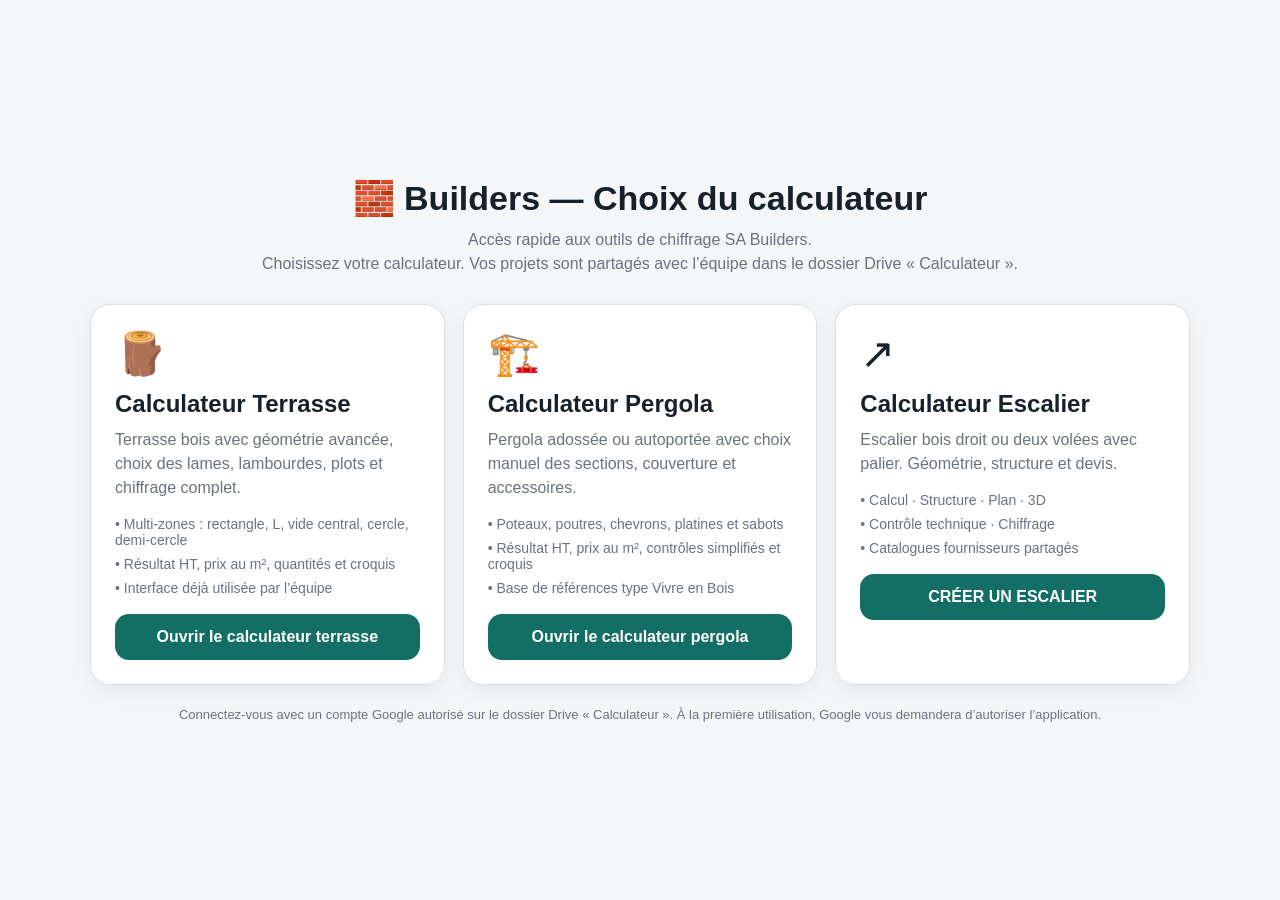
==== commit c2f02e0e: "Ouvrir les calculateurs partages Drive depuis l accueil" ====
--- a/index.html
+++ b/index.html
@@ -56,7 +56,7 @@
       <h1>🧱 Builders — Choix du calculateur</h1>
       <p>
         Accès rapide aux outils de chiffrage SA Builders.<br>
-        Choisissez le calculateur à utiliser pour être redirigé vers la bonne interface.
+        Choisissez votre calculateur. Vos projets sont partagés avec l’équipe dans le dossier Drive « Calculateur ».
       </p>
     </div>
 
@@ -70,7 +70,7 @@
           <div>• Résultat HT, prix au m², quantités et croquis</div>
           <div>• Interface déjà utilisée par l’équipe</div>
         </div>
-        <a class="btn" href="terrasse.html">Ouvrir le calculateur terrasse</a>
+        <a class="btn" href="https://script.google.com/macros/s/AKfycbxQwhMTKh18F8aOyGOko-md7w-A2TxFS76qRB9vXkfuKWdgaCrRDMGD3c0UZl5thRON/exec?page=terrasse.html">Ouvrir le calculateur terrasse</a>
       </div>
 
       <div class="card">
@@ -82,13 +82,13 @@
           <div>• Résultat HT, prix au m², contrôles simplifiés et croquis</div>
           <div>• Base de références type Vivre en Bois</div>
         </div>
-        <a class="btn" href="pergola.html">Ouvrir le calculateur pergola</a>
+        <a class="btn" href="https://script.google.com/macros/s/AKfycbxQwhMTKh18F8aOyGOko-md7w-A2TxFS76qRB9vXkfuKWdgaCrRDMGD3c0UZl5thRON/exec?page=pergola.html">Ouvrir le calculateur pergola</a>
       </div>
-      <div class="card"><div class="icon">↗</div><h2>Calculateur Escalier</h2><p>Escalier bois droit ou deux volées avec palier. Géométrie, structure et devis.</p><div class="meta"><div>• Calcul · Structure · Plan · 3D</div><div>• Contrôle technique · Chiffrage</div><div>• Catalogues fournisseurs partagés</div></div><a class="btn" href="escalier.html">CRÉER UN ESCALIER</a></div>
+      <div class="card"><div class="icon">↗</div><h2>Calculateur Escalier</h2><p>Escalier bois droit ou deux volées avec palier. Géométrie, structure et devis.</p><div class="meta"><div>• Calcul · Structure · Plan · 3D</div><div>• Contrôle technique · Chiffrage</div><div>• Catalogues fournisseurs partagés</div></div><a class="btn" href="https://script.google.com/macros/s/AKfycbxQwhMTKh18F8aOyGOko-md7w-A2TxFS76qRB9vXkfuKWdgaCrRDMGD3c0UZl5thRON/exec?page=escalier.html">CRÉER UN ESCALIER</a></div>
     </div>
 
     <div class="footer">
-      Gardez les pages et les fichiers <strong>catalogues.js</strong> et <strong>calcul-utils.js</strong> dans le même dossier. Les tarifs CSV peuvent être importés depuis chaque calculateur.
+      Connectez-vous avec un compte Google autorisé sur le dossier Drive « Calculateur ». À la première utilisation, Google vous demandera d’autoriser l’application.
     </div>
   </div>
 </body>
